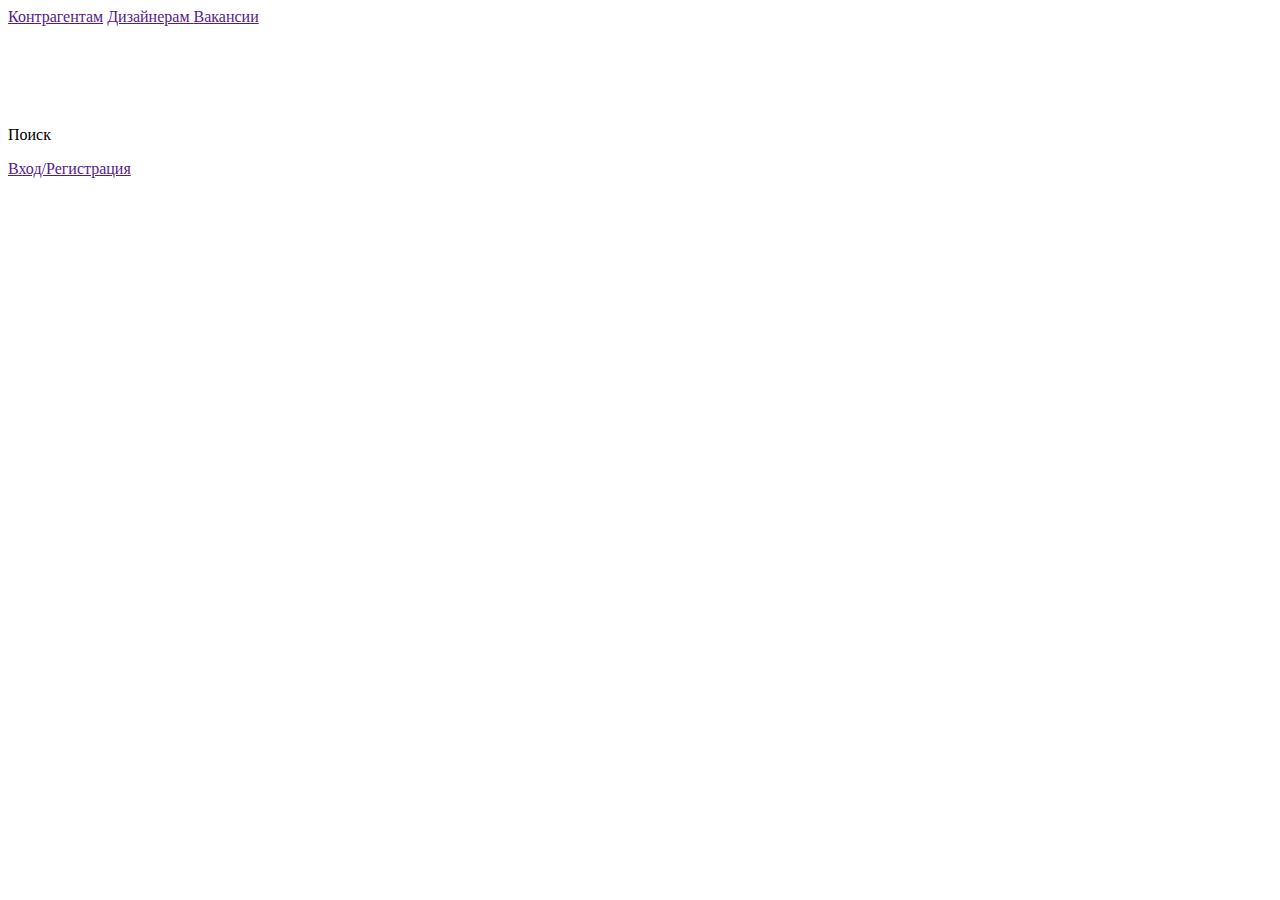
==== catalog.html @ 95006bb7 "adaptive" ====
<!DOCTYPE html>
<html lang="en">
<head>
    <meta charset="UTF-8">
    <meta http-equiv="X-UA-Compatible" content="IE=edge">
    <meta name="viewport" content="width=device-width, initial-scale=1.0">
    <title>JEWELRY CATALOG</title>
</head>
<body>
    <div class="firstPage">
        <div class="firstPageHeader">
            <div class="firstPageHeaderLeft">
              <a href="">Контрагентам</a>
              <a href="">Дизайнерам </a>
              <a href="">Вакансии </a>
            </div>
            <img
              src="./images/firstPage/headerlogo.png"
              class="firstPageHeaderLogo"
              alt="HeaderLogo"
            />
            <div class="firstPageHeaderRight">
              <div>
                <img src="./images/firstPage/headerSearch.png" alt="Search" />
                <p>Поиск</p>
              </div>
              <div>
                <a href="">Вход/Регистрация</a>
              </div>
              <div>
                <svg
                  xmlns="http://www.w3.org/2000/svg"
                  width="20"
                  height="20"
                  viewBox="0 0 24 24"
                  fill="white"
                >
                  <path
                    d="M12 4C13.0609 4 14.0783 4.42143 14.8284 5.17157C15.5786 5.92172 16 6.93913 16 8C16 9.06087 15.5786 10.0783 14.8284 10.8284C14.0783 11.5786 13.0609 12 12 12C10.9391 12 9.92172 11.5786 9.17157 10.8284C8.42143 10.0783 8 9.06087 8 8C8 6.93913 8.42143 5.92172 9.17157 5.17157C9.92172 4.42143 10.9391 4 12 4ZM12 14C16.42 14 20 15.79 20 18V20H4V18C4 15.79 7.58 14 12 14Z"
                    
                  />
                </svg>
                <svg
                  xmlns="http://www.w3.org/2000/svg"
                  width="18"
                  height="18"
                  viewBox="0 0 17 15"
                  fill="white"
                >
                  <path
                    d="M8.97342 2.59641C6.21857 -1.65888 0.642853 0.659263 0.642853 5.29469C0.642853 8.77555 8.28685 14.2205 8.97342 14.9285C9.66471 14.2205 16.9286 8.77555 16.9286 5.29469C16.9286 0.694406 11.7334 -1.65888 8.97342 2.59641Z"
                    
                  />
                </svg>
              </div>
            </div>
        </div>
    </div>
</body>
</html>
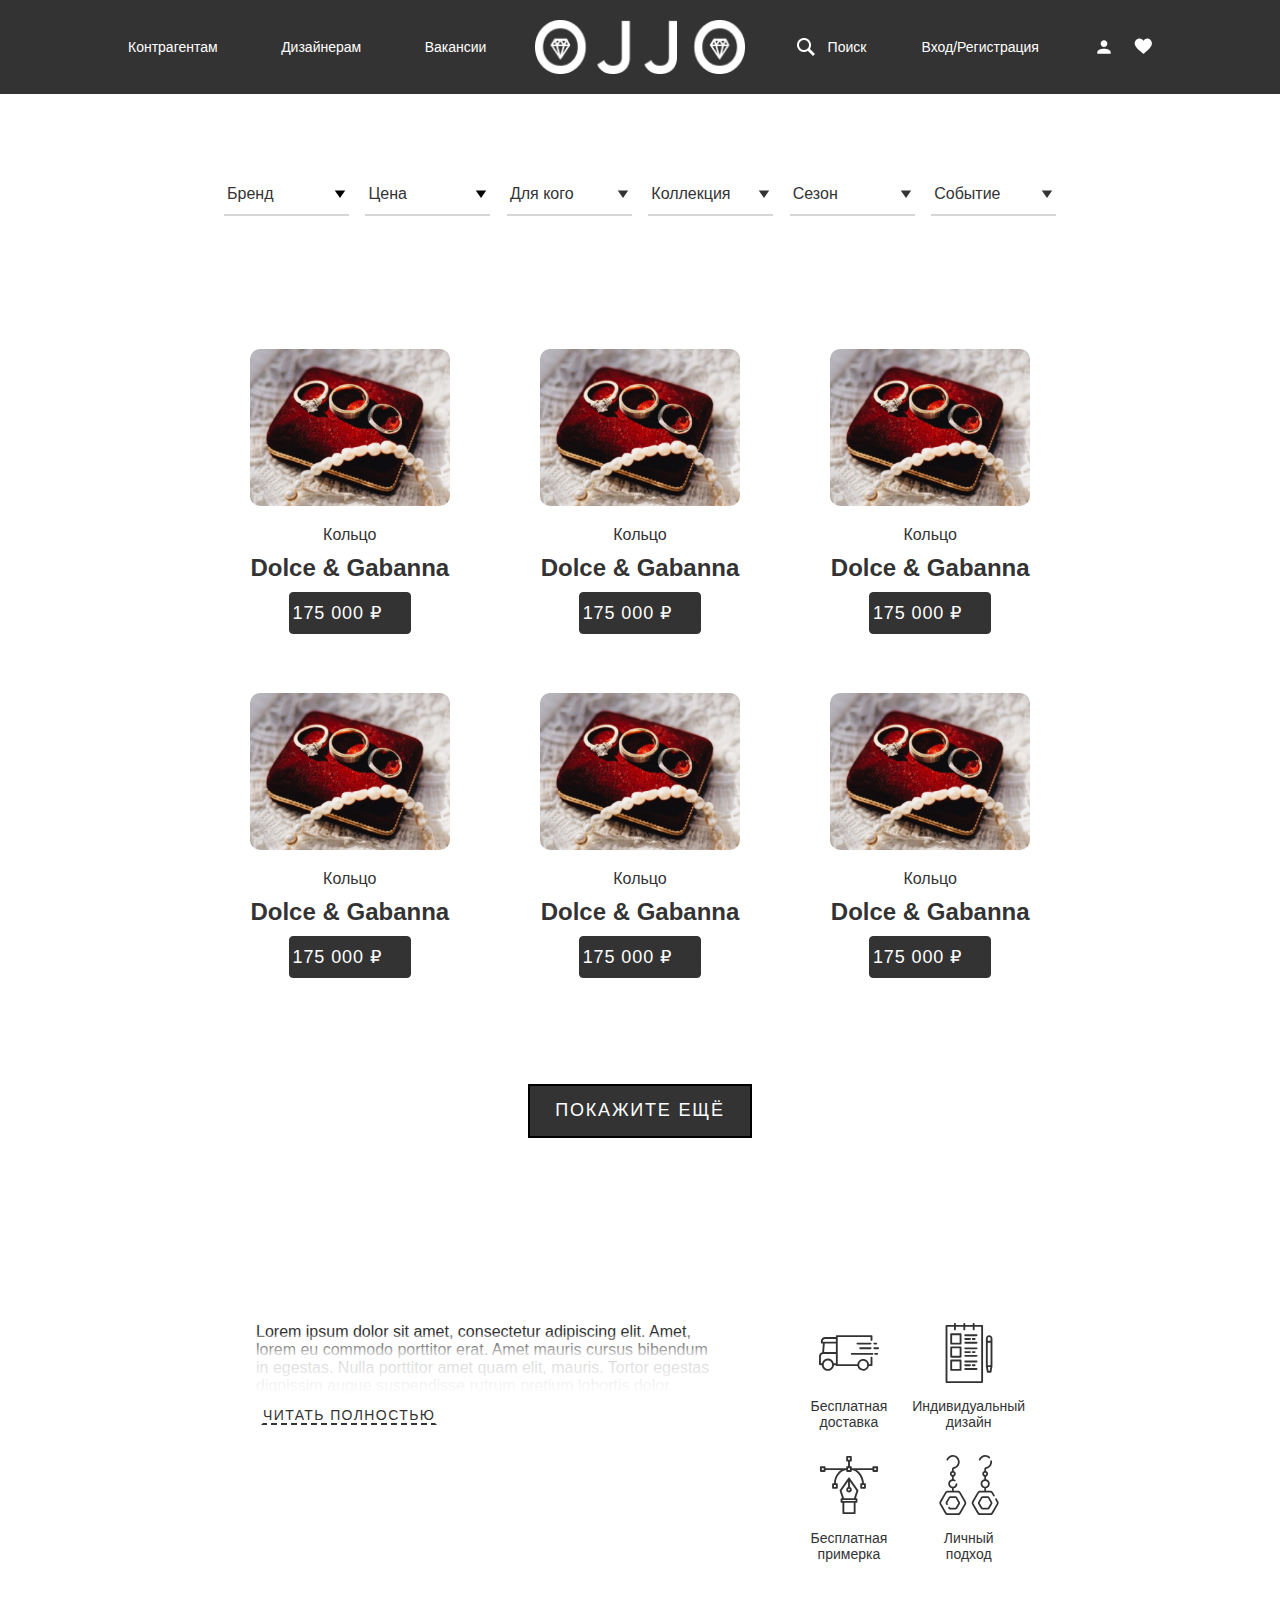
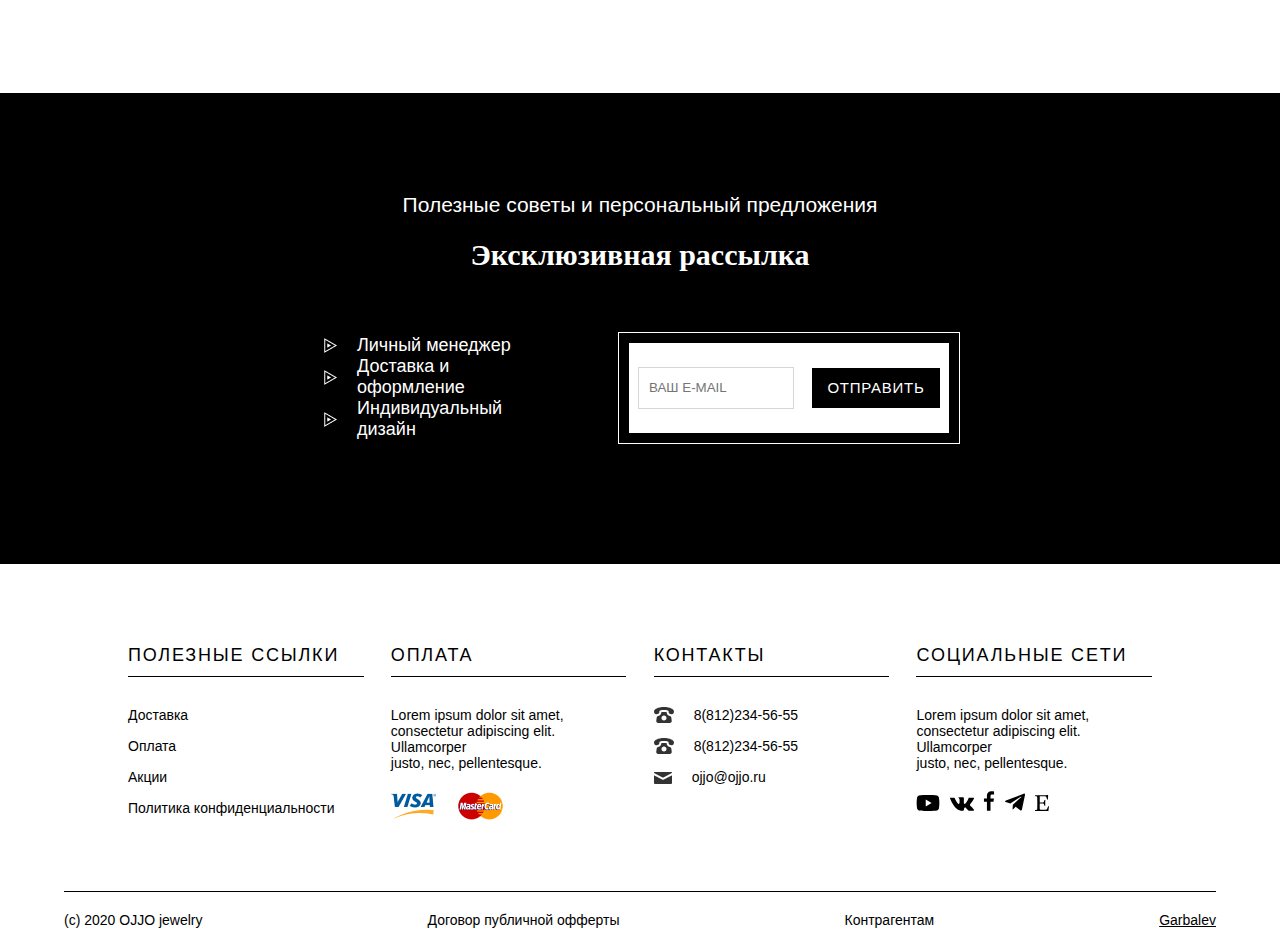
==== commit 5ce36fe4: "catalogPage" ====
--- a/catalog.html
+++ b/catalog.html
@@ -1,60 +1,537 @@
 <!DOCTYPE html>
 <html lang="en">
-<head>
-    <meta charset="UTF-8">
-    <meta http-equiv="X-UA-Compatible" content="IE=edge">
-    <meta name="viewport" content="width=device-width, initial-scale=1.0">
-    <title>JEWELRY CATALOG</title>
-</head>
-<body>
+  <head>
+    <meta charset="UTF-8" />
+    <meta http-equiv="X-UA-Compatible" content="IE=edge" />
+    <meta name="viewport" content="width=device-width, initial-scale=1.0" />
+    <title>Jewelry Catalog</title>
+    <link rel="stylesheet" href="./catalog.css" />
+  </head>
+  <body>
+    <header>
+      <div class="headerContent">
+        <div class="headerContentLeft">
+          <a>Контрагентам</a>
+          <a>Дизайнерам </a>
+          <a>Вакансии </a>
+        </div>
+        <a href="./index.html" class="headerContentLogo">
+          <img src="./images/firstPage/headerlogo.png" alt="HeaderLogo" />
+        </a>
+        <div class="headerContentRight">
+          <div>
+            <img src="images/firstPage/headerSearch.png" alt="Search" />
+            <p>Поиск</p>
+          </div>
+          <div>
+            <a>Вход/Регистрация</a>
+          </div>
+          <div>
+            <svg
+              xmlns="http://www.w3.org/2000/svg"
+              width="20"
+              height="20"
+              viewBox="0 0 24 24"
+              fill="white"
+            >
+              <path
+                d="M12 4C13.0609 4 14.0783 4.42143 14.8284 5.17157C15.5786 5.92172 16 6.93913 16 8C16 9.06087 15.5786 10.0783 14.8284 10.8284C14.0783 11.5786 13.0609 12 12 12C10.9391 12 9.92172 11.5786 9.17157 10.8284C8.42143 10.0783 8 9.06087 8 8C8 6.93913 8.42143 5.92172 9.17157 5.17157C9.92172 4.42143 10.9391 4 12 4ZM12 14C16.42 14 20 15.79 20 18V20H4V18C4 15.79 7.58 14 12 14Z"
+              />
+            </svg>
+            <svg
+              xmlns="http://www.w3.org/2000/svg"
+              width="18"
+              height="18"
+              viewBox="0 0 17 15"
+              fill="white"
+            >
+              <path
+                d="M8.97342 2.59641C6.21857 -1.65888 0.642853 0.659263 0.642853 5.29469C0.642853 8.77555 8.28685 14.2205 8.97342 14.9285C9.66471 14.2205 16.9286 8.77555 16.9286 5.29469C16.9286 0.694406 11.7334 -1.65888 8.97342 2.59641Z"
+              />
+            </svg>
+          </div>
+        </div>
+        <div class="menuButton">
+          <div></div>
+          <div></div>
+          <div></div>
+        </div>
+        <div class="menuButtonBlink"></div>
+      </div>
+    </header>
     <div class="firstPage">
-        <div class="firstPageHeader">
-            <div class="firstPageHeaderLeft">
-              <a href="">Контрагентам</a>
-              <a href="">Дизайнерам </a>
-              <a href="">Вакансии </a>
-            </div>
-            <img
-              src="./images/firstPage/headerlogo.png"
-              class="firstPageHeaderLogo"
-              alt="HeaderLogo"
-            />
-            <div class="firstPageHeaderRight">
-              <div>
-                <img src="./images/firstPage/headerSearch.png" alt="Search" />
-                <p>Поиск</p>
-              </div>
-              <div>
-                <a href="">Вход/Регистрация</a>
-              </div>
-              <div>
-                <svg
-                  xmlns="http://www.w3.org/2000/svg"
-                  width="20"
-                  height="20"
-                  viewBox="0 0 24 24"
-                  fill="white"
-                >
-                  <path
-                    d="M12 4C13.0609 4 14.0783 4.42143 14.8284 5.17157C15.5786 5.92172 16 6.93913 16 8C16 9.06087 15.5786 10.0783 14.8284 10.8284C14.0783 11.5786 13.0609 12 12 12C10.9391 12 9.92172 11.5786 9.17157 10.8284C8.42143 10.0783 8 9.06087 8 8C8 6.93913 8.42143 5.92172 9.17157 5.17157C9.92172 4.42143 10.9391 4 12 4ZM12 14C16.42 14 20 15.79 20 18V20H4V18C4 15.79 7.58 14 12 14Z"
-                    
-                  />
-                </svg>
-                <svg
-                  xmlns="http://www.w3.org/2000/svg"
-                  width="18"
-                  height="18"
-                  viewBox="0 0 17 15"
-                  fill="white"
-                >
-                  <path
-                    d="M8.97342 2.59641C6.21857 -1.65888 0.642853 0.659263 0.642853 5.29469C0.642853 8.77555 8.28685 14.2205 8.97342 14.9285C9.66471 14.2205 16.9286 8.77555 16.9286 5.29469C16.9286 0.694406 11.7334 -1.65888 8.97342 2.59641Z"
-                    
-                  />
-                </svg>
-              </div>
-            </div>
-        </div>
+      <div class="firstPageMenu">
+        <div class="firstPageMenuBlock">
+          <div class="brand">
+            <p data-name="Бренд">Бренд</p>
+            <svg
+              xmlns="http://www.w3.org/2000/svg"
+              width="12"
+              height="8"
+              viewBox="0 0 12 8"
+            >
+              <path d="M6 8L0.803848 0.5L11.1962 0.499999L6 8Z" />
+            </svg>
+          </div>
+          <div class="brandDown">
+            <p>-</p>
+            <p>Dior</p>
+            <p>Prada</p>
+          </div>
+        </div>
+        <div class="firstPageMenuBlock">
+          <div class="price">
+            <p data-name="Цена">Цена</p>
+            <svg
+              xmlns="http://www.w3.org/2000/svg"
+              width="12"
+              height="8"
+              viewBox="0 0 12 8"
+            >
+              <path d="M6 8L0.803848 0.5L11.1962 0.499999L6 8Z" />
+            </svg>
+          </div>
+          <div class="priceDown">
+            <p>-</p>
+            <p>100$+</p>
+            <p>200$+</p>
+            <p>500$+</p>
+          </div>
+        </div>
+        <div class="firstPageMenuBlock">
+          <div class="sex">
+            <p data-name="Для кого">Для кого</p>
+            <svg
+              xmlns="http://www.w3.org/2000/svg"
+              width="12"
+              height="8"
+              viewBox="0 0 12 8"
+              fill="#333333"
+            >
+              <path d="M6 8L0.803848 0.5L11.1962 0.499999L6 8Z" />
+            </svg>
+          </div>
+          <div class="sexDown">
+            <p>-</p>
+            <p>Male</p>
+            <p>Female</p>
+          </div>
+        </div>
+        <div class="firstPageMenuBlock">
+          <div class="collection">
+            <p data-name="Коллекция">Коллекция</p>
+            <svg
+              xmlns="http://www.w3.org/2000/svg"
+              width="12"
+              height="8"
+              viewBox="0 0 12 8"
+              fill="#333333"
+            >
+              <path d="M6 8L0.803848 0.5L11.1962 0.499999L6 8Z" />
+            </svg>
+          </div>
+          <div class="collectionDown">
+            <p>-</p>
+            <p>New</p>
+            <p>Old</p>
+          </div>
+        </div>
+        <div class="firstPageMenuBlock">
+          <div class="season">
+            <p data-name="Сезон">Сезон</p>
+            <svg
+              xmlns="http://www.w3.org/2000/svg"
+              width="12"
+              height="8"
+              viewBox="0 0 12 8"
+              fill="#333333"
+            >
+              <path d="M6 8L0.803848 0.5L11.1962 0.499999L6 8Z" />
+            </svg>
+          </div>
+          <div class="seasonDown">
+            <p>-</p>
+            <p>Winter</p>
+            <p>Autumn</p>
+          </div>
+        </div>
+        <div class="firstPageMenuBlock">
+          <div class="occasion">
+            <p data-name="Событие">Событие</p>
+            <svg
+              xmlns="http://www.w3.org/2000/svg"
+              width="12"
+              height="8"
+              viewBox="0 0 12 8"
+              fill="#333333"
+            >
+              <path d="M6 8L0.803848 0.5L11.1962 0.499999L6 8Z" />
+            </svg>
+          </div>
+          <div class="occasionDown">
+            <p>-</p>
+            <p>Wedding</p>
+            <p>Birthday</p>
+            <p>Christmas</p>
+          </div>
+        </div>
+      </div>
+      <div class="firstPageCatalog"></div>
+      <h2>Покажите ещё</h2>
+      <div class="firstPageRemove">Скрыть</div>
     </div>
-</body>
-</html>+    <div class="secondPage">
+      <div class="secondPageBlock1">
+        <p class="halfBlur">
+          Lorem ipsum dolor sit amet, consectetur adipiscing elit. Amet, lorem
+          eu commodo porttitor erat. Amet mauris cursus bibendum in egestas.
+          Nulla porttitor amet quam elit, mauris. Tortor egestas dignissim augue
+          suspendisse rutrum pretium lobortis dolor.
+          <span id="more">
+            Commodo sagittis at amet faucibus faucibus id. Bibendum placerat
+            convallis gravida eu quisque et augue. Sed dignissim amet ut vitae
+            at ornare sed. Commodo sagittis at amet faucibus faucibus id.
+            Bibendum placerat convallis gravida eu quisque et augue. Sed
+            dignissim amet ut vitae at ornare sed.
+          </span>
+        </p>
+        <h1 id="readMore">читать полностью</h1>
+      </div>
+      <div class="secondPageBlock2">
+        <div>
+          <svg
+            xmlns="http://www.w3.org/2000/svg"
+            width="70"
+            height="70"
+            viewBox="0 0 70 70"
+            fill="#333333"
+          >
+            <path
+              d="M61.25 39.3464C60.646 39.3464 60.1562 39.8362 60.1562 40.4402V48.1041H58.4161C57.9872 44.3105 54.5643 41.583 50.7709 42.0118C47.5681 42.3738 45.0408 44.9013 44.6786 48.1041H21.875V16.3853H60.1562V19.8252C60.1562 20.4292 60.646 20.9189 61.25 20.9189C61.854 20.9189 62.3438 20.4292 62.3438 19.8252V15.2916C62.3438 14.6876 61.854 14.1978 61.25 14.1978H20.7812C20.1772 14.1978 19.6875 14.6876 19.6875 15.2916V16.3853H7.16187C4.41615 16.3889 2.19105 18.6138 2.1875 21.3597V22.9478C2.1875 23.5519 2.67723 24.0416 3.28125 24.0416H4.55328L3.71875 34.0658C1.53467 34.6343 0.00765625 36.6028 0 38.8597V48.1041C0 48.7081 0.489727 49.1978 1.09375 49.1978H3.30859C3.60842 53.1091 7.02229 56.0368 10.9335 55.737C14.4281 55.4691 17.2047 52.6924 17.4727 49.1978C17.4825 49.1978 17.4902 49.2033 17.5 49.2033H19.6875C19.6875 49.8073 20.1772 50.2971 20.7812 50.2971H44.7781C45.5573 54.0356 49.2197 56.4346 52.9583 55.6555C55.6512 55.0942 57.7553 52.99 58.3166 50.2971H61.25C61.854 50.2971 62.3438 49.8073 62.3438 49.2033V40.4402C62.3438 39.836 61.854 39.3464 61.25 39.3464ZM10.3906 53.5728C7.67238 53.5728 5.46875 51.3692 5.46875 48.651C5.46875 45.9327 7.67238 43.7291 10.3906 43.7291C13.1089 43.7291 15.3125 45.9327 15.3125 48.651C15.3095 51.368 13.1076 53.5698 10.3906 53.5728ZM19.6875 47.0103H17.5C17.4359 47.017 17.3724 47.0298 17.3108 47.0486C16.4311 43.2269 12.62 40.842 8.7984 41.7216C6.16328 42.3281 4.10143 44.3786 3.48031 47.0103H2.1875V38.8597C2.18928 37.3214 3.43602 36.0746 4.97437 36.0728H19.6875V47.0103ZM19.6875 33.8853H5.92812L6.74844 24.0416H19.6875V33.8853ZM19.6875 21.8541H4.375V21.3597C4.37678 19.8213 5.62352 18.5746 7.16187 18.5728H19.6875V21.8541ZM56.2673 49.1541C56.1267 51.6563 54.0545 53.6121 51.5484 53.6078H51.5473C49.2525 53.6028 47.2931 51.95 46.9011 49.6889C47.0928 49.354 47.0709 48.9378 46.8453 48.6247C46.9915 46.023 49.2192 44.0322 51.8211 44.1783C54.4228 44.3245 56.4136 46.5522 56.2673 49.1541Z"
+            />
+            <path
+              d="M60.1562 22.9478H44.8438C44.2397 22.9478 43.75 23.4376 43.75 24.0416C43.75 24.6456 44.2397 25.1353 44.8438 25.1353H60.1562C60.7603 25.1353 61.25 24.6456 61.25 24.0416C61.25 23.4376 60.7603 22.9478 60.1562 22.9478Z"
+            />
+            <path
+              d="M62.3438 34.9791H38.2812C37.6772 34.9791 37.1875 35.4688 37.1875 36.0728C37.1875 36.6769 37.6772 37.1666 38.2812 37.1666H62.3438C62.9478 37.1666 63.4375 36.6769 63.4375 36.0728C63.4375 35.4688 62.9478 34.9791 62.3438 34.9791Z"
+            />
+            <path
+              d="M60.1562 28.4166H48.125C47.521 28.4166 47.0312 28.9063 47.0312 29.5103C47.0312 30.1144 47.521 30.6041 48.125 30.6041H60.1562C60.7603 30.6041 61.25 30.1144 61.25 29.5103C61.25 28.9063 60.7603 28.4166 60.1562 28.4166Z"
+            />
+            <path
+              d="M64.5312 25.1353H66.7188C67.3228 25.1353 67.8125 24.6456 67.8125 24.0416C67.8125 23.4376 67.3228 22.9478 66.7188 22.9478H64.5312C63.9272 22.9478 63.4375 23.4376 63.4375 24.0416C63.4375 24.6456 63.9272 25.1353 64.5312 25.1353Z"
+            />
+            <path
+              d="M67.8125 34.9791H65.625C65.021 34.9791 64.5312 35.4688 64.5312 36.0728C64.5312 36.6769 65.021 37.1666 65.625 37.1666H67.8125C68.4165 37.1666 68.9062 36.6769 68.9062 36.0728C68.9062 35.4688 68.4165 34.9791 67.8125 34.9791Z"
+            />
+            <path
+              d="M68.9062 28.4166H64.5312C63.9272 28.4166 63.4375 28.9063 63.4375 29.5103C63.4375 30.1144 63.9272 30.6041 64.5312 30.6041H68.9062C69.5103 30.6041 70 30.1144 70 29.5103C70 28.9063 69.5103 28.4166 68.9062 28.4166Z"
+            />
+          </svg>
+          <p>
+            Бесплатная <br />
+            доставка
+          </p>
+        </div>
+        <div>
+          <svg
+            xmlns="http://www.w3.org/2000/svg"
+            width="70"
+            height="70"
+            viewBox="0 0 70 70"
+            fill="#333333"
+          >
+            <path
+              d="M50.3125 2.1875H41.5625V1.09375C41.5625 0.489727 41.0728 0 40.4688 0C39.8647 0 39.375 0.489727 39.375 1.09375V2.1875H30.625V1.09375C30.625 0.489727 30.1353 0 29.5312 0C28.9272 0 28.4375 0.489727 28.4375 1.09375V2.1875H19.6875V1.09375C19.6875 0.489727 19.1978 0 18.5938 0C17.9897 0 17.5 0.489727 17.5 1.09375V2.1875H8.75C8.14598 2.1875 7.65625 2.67723 7.65625 3.28125V68.9062C7.65625 69.5103 8.14598 70 8.75 70H50.3125C50.9165 70 51.4062 69.5103 51.4062 68.9062V3.28125C51.4062 2.67723 50.9165 2.1875 50.3125 2.1875ZM49.2188 67.8125H9.84375V4.375H17.5V7.65625C17.5 8.26027 17.9897 8.75 18.5938 8.75C19.1978 8.75 19.6875 8.26027 19.6875 7.65625V4.375H28.4375V7.65625C28.4375 8.26027 28.9272 8.75 29.5312 8.75C30.1353 8.75 30.625 8.26027 30.625 7.65625V4.375H39.375V7.65625C39.375 8.26027 39.8647 8.75 40.4688 8.75C41.0728 8.75 41.5625 8.26027 41.5625 7.65625V4.375H49.2188V67.8125Z"
+            />
+            <path
+              d="M25.1562 12.0312H14.2188C13.6147 12.0312 13.125 12.521 13.125 13.125V24.0625C13.125 24.6665 13.6147 25.1562 14.2188 25.1562H25.1562C25.7603 25.1562 26.25 24.6665 26.25 24.0625V13.125C26.25 12.521 25.7603 12.0312 25.1562 12.0312ZM24.0625 22.9688H15.3125V14.2188H24.0625V22.9688Z"
+            />
+            <path
+              d="M25.1562 27.3438H14.2188C13.6147 27.3438 13.125 27.8335 13.125 28.4375V39.375C13.125 39.979 13.6147 40.4688 14.2188 40.4688H25.1562C25.7603 40.4688 26.25 39.979 26.25 39.375V28.4375C26.25 27.8335 25.7603 27.3438 25.1562 27.3438ZM24.0625 38.2812H15.3125V29.5312H24.0625V38.2812Z"
+            />
+            <path
+              d="M25.1562 42.6562H14.2188C13.6147 42.6562 13.125 43.146 13.125 43.75V54.6875C13.125 55.2915 13.6147 55.7812 14.2188 55.7812H25.1562C25.7603 55.7812 26.25 55.2915 26.25 54.6875V43.75C26.25 43.146 25.7603 42.6562 25.1562 42.6562ZM24.0625 53.5938H15.3125V44.8438H24.0625V53.5938Z"
+            />
+            <path
+              d="M29.5312 14.2188C29.5312 14.8228 30.021 15.3125 30.625 15.3125H43.75C44.354 15.3125 44.8438 14.8228 44.8438 14.2188C44.8438 13.6147 44.354 13.125 43.75 13.125H30.625C30.021 13.125 29.5312 13.6147 29.5312 14.2188Z"
+            />
+            <path
+              d="M43.75 21.875H30.625C30.021 21.875 29.5312 22.3647 29.5312 22.9688C29.5312 23.5728 30.021 24.0625 30.625 24.0625H43.75C44.354 24.0625 44.8438 23.5728 44.8438 22.9688C44.8438 22.3647 44.354 21.875 43.75 21.875Z"
+            />
+            <path
+              d="M30.625 19.6875H36.0938C36.6978 19.6875 37.1875 19.1978 37.1875 18.5938C37.1875 17.9897 36.6978 17.5 36.0938 17.5H30.625C30.021 17.5 29.5312 17.9897 29.5312 18.5938C29.5312 19.1978 30.021 19.6875 30.625 19.6875Z"
+            />
+            <path
+              d="M41.5625 19.6875C42.1665 19.6875 42.6562 19.1978 42.6562 18.5938C42.6562 17.9897 42.1665 17.5 41.5625 17.5H39.375C38.771 17.5 38.2812 17.9897 38.2812 18.5938C38.2812 19.1978 38.771 19.6875 39.375 19.6875H41.5625Z"
+            />
+            <path
+              d="M43.75 28.4375H30.625C30.021 28.4375 29.5312 28.9272 29.5312 29.5312C29.5312 30.1353 30.021 30.625 30.625 30.625H43.75C44.354 30.625 44.8438 30.1353 44.8438 29.5312C44.8438 28.9272 44.354 28.4375 43.75 28.4375Z"
+            />
+            <path
+              d="M43.75 37.1875H30.625C30.021 37.1875 29.5312 37.6772 29.5312 38.2812C29.5312 38.8853 30.021 39.375 30.625 39.375H43.75C44.354 39.375 44.8438 38.8853 44.8438 38.2812C44.8438 37.6772 44.354 37.1875 43.75 37.1875Z"
+            />
+            <path
+              d="M30.625 35H36.0938C36.6978 35 37.1875 34.5103 37.1875 33.9062C37.1875 33.3022 36.6978 32.8125 36.0938 32.8125H30.625C30.021 32.8125 29.5312 33.3022 29.5312 33.9062C29.5312 34.5103 30.021 35 30.625 35Z"
+            />
+            <path
+              d="M41.5625 35C42.1665 35 42.6562 34.5103 42.6562 33.9062C42.6562 33.3022 42.1665 32.8125 41.5625 32.8125H39.375C38.771 32.8125 38.2812 33.3022 38.2812 33.9062C38.2812 34.5103 38.771 35 39.375 35H41.5625Z"
+            />
+            <path
+              d="M43.75 43.75H30.625C30.021 43.75 29.5312 44.2397 29.5312 44.8438C29.5312 45.4478 30.021 45.9375 30.625 45.9375H43.75C44.354 45.9375 44.8438 45.4478 44.8438 44.8438C44.8438 44.2397 44.354 43.75 43.75 43.75Z"
+            />
+            <path
+              d="M43.75 52.5H30.625C30.021 52.5 29.5312 52.9897 29.5312 53.5938C29.5312 54.1978 30.021 54.6875 30.625 54.6875H43.75C44.354 54.6875 44.8438 54.1978 44.8438 53.5938C44.8438 52.9897 44.354 52.5 43.75 52.5Z"
+            />
+            <path
+              d="M30.625 50.3125H36.0938C36.6978 50.3125 37.1875 49.8228 37.1875 49.2188C37.1875 48.6147 36.6978 48.125 36.0938 48.125H30.625C30.021 48.125 29.5312 48.6147 29.5312 49.2188C29.5312 49.8228 30.021 50.3125 30.625 50.3125Z"
+            />
+            <path
+              d="M41.5625 50.3125C42.1665 50.3125 42.6562 49.8228 42.6562 49.2188C42.6562 48.6147 42.1665 48.125 41.5625 48.125H39.375C38.771 48.125 38.2812 48.6147 38.2812 49.2188C38.2812 49.8228 38.771 50.3125 39.375 50.3125H41.5625Z"
+            />
+            <path
+              d="M58.5156 14.2188C56.4014 14.2188 54.6875 15.9327 54.6875 18.0469V50.3125C54.6924 50.3445 54.699 50.3764 54.7072 50.4077C54.7055 50.4357 54.7055 50.4638 54.7072 50.4919L55.8009 57.0544C55.8883 57.5802 56.3421 57.9664 56.875 57.9688H60.1562C60.691 57.9685 61.1471 57.5818 61.2347 57.0544L62.3284 50.4919C62.3301 50.4638 62.3301 50.4357 62.3284 50.4077C62.3351 50.3762 62.3403 50.3445 62.3438 50.3125V18.0469C62.3438 15.9327 60.6298 14.2188 58.5156 14.2188ZM59.2298 55.7812H57.8014L57.073 51.4062H59.9583L59.2298 55.7812ZM60.1562 49.2188H56.875V22.9688H60.1562V49.2188ZM60.1562 20.7812H56.875V18.0469C56.875 17.1408 57.6096 16.4062 58.5156 16.4062C59.4217 16.4062 60.1562 17.1408 60.1562 18.0469V20.7812Z"
+            />
+          </svg>
+          <p>
+            Индивидуальный <br />
+            дизайн
+          </p>
+        </div>
+        <div>
+          <svg
+            xmlns="http://www.w3.org/2000/svg"
+            width="70"
+            height="70"
+            viewBox="0 0 70 70"
+            fill="#333333"
+          >
+            <path
+              d="M45.7436 40.9404L35.8998 26.7217C35.7992 26.5762 35.6648 26.4572 35.5081 26.3751C35.3514 26.2929 35.1771 26.25 35.0002 26.25C34.8233 26.25 34.649 26.2929 34.4923 26.3751C34.3356 26.4572 34.2012 26.5762 34.1006 26.7217L24.2568 40.9404C24.1602 41.08 24.0974 41.2401 24.0734 41.4081C24.0495 41.5761 24.065 41.7474 24.1188 41.9084L26.9201 50.3125H26.2502C25.9601 50.3125 25.6819 50.4277 25.4768 50.6329C25.2717 50.838 25.1564 51.1162 25.1564 51.4063V54.6875C25.1564 54.9776 25.2717 55.2558 25.4768 55.4609C25.6819 55.666 25.9601 55.7813 26.2502 55.7813H27.3439V67.8125C27.3439 68.1026 27.4592 68.3808 27.6643 68.5859C27.8694 68.791 28.1476 68.9063 28.4377 68.9063H41.5627C41.8528 68.9063 42.131 68.791 42.3361 68.5859C42.5412 68.3808 42.6564 68.1026 42.6564 67.8125V55.7813H43.7502C44.0403 55.7813 44.3185 55.666 44.5236 55.4609C44.7287 55.2558 44.8439 54.9776 44.8439 54.6875V51.4063C44.8439 51.1162 44.7287 50.838 44.5236 50.6329C44.3185 50.4277 44.0403 50.3125 43.7502 50.3125H43.0803L45.8816 41.9084C45.9354 41.7474 45.9509 41.5761 45.9269 41.4081C45.903 41.2401 45.8402 41.08 45.7436 40.9404ZM35.0002 39.375C35.2165 39.375 35.428 39.4392 35.6078 39.5593C35.7877 39.6795 35.9279 39.8503 36.0107 40.0502C36.0935 40.2501 36.1151 40.47 36.0729 40.6821C36.0307 40.8943 35.9266 41.0892 35.7736 41.2422C35.6206 41.3951 35.4257 41.4993 35.2136 41.5415C35.0014 41.5837 34.7815 41.562 34.5816 41.4793C34.3818 41.3965 34.211 41.2563 34.0908 41.0764C33.9706 40.8966 33.9064 40.6851 33.9064 40.4688C33.9068 40.1788 34.0222 39.9008 34.2272 39.6958C34.4323 39.4908 34.7102 39.3754 35.0002 39.375ZM40.4689 66.7188H29.5314V55.7813H40.4689V66.7188ZM42.6564 53.5938H27.3439V52.5H42.6564V53.5938ZM40.7738 50.3125H29.2266L26.3664 41.7361L33.9064 30.8451V37.1875C33.907 37.2489 33.9125 37.3102 33.9229 37.3707C33.1903 37.6253 32.5717 38.1312 32.1766 38.7986C31.7815 39.4659 31.6356 40.2517 31.7647 41.0164C31.8939 41.7811 32.2897 42.4753 32.8819 42.976C33.4742 43.4766 34.2247 43.7513 35.0002 43.7513C35.7757 43.7513 36.5262 43.4766 37.1185 42.976C37.7107 42.4753 38.1065 41.7811 38.2357 41.0164C38.3648 40.2517 38.2189 39.4659 37.8238 38.7986C37.4287 38.1312 36.8101 37.6253 36.0775 37.3707C36.0879 37.3102 36.0934 37.2489 36.0939 37.1875V30.8451L43.634 41.7361L40.7738 50.3125Z"
+            />
+            <path
+              d="M67.8125 13.125H63.4375C63.1474 13.125 62.8692 13.2402 62.6641 13.4454C62.459 13.6505 62.3438 13.9287 62.3438 14.2188V15.3221C62.2984 15.3161 62.2528 15.3129 62.207 15.3125H38.2812V14.2188C38.2812 13.9287 38.166 13.6505 37.9609 13.4454C37.7558 13.2402 37.4776 13.125 37.1875 13.125H36.0938V7.65625H37.1875C37.4776 7.65625 37.7558 7.54102 37.9609 7.3359C38.166 7.13078 38.2812 6.85258 38.2812 6.5625V2.1875C38.2812 1.89742 38.166 1.61922 37.9609 1.4141C37.7558 1.20898 37.4776 1.09375 37.1875 1.09375H32.8125C32.5224 1.09375 32.2442 1.20898 32.0391 1.4141C31.834 1.61922 31.7188 1.89742 31.7188 2.1875V6.5625C31.7188 6.85258 31.834 7.13078 32.0391 7.3359C32.2442 7.54102 32.5224 7.65625 32.8125 7.65625H33.9062V13.125H32.8125C32.5224 13.125 32.2442 13.2402 32.0391 13.4454C31.834 13.6505 31.7188 13.9287 31.7188 14.2188V15.3125H7.65625V14.2188C7.65625 13.9287 7.54102 13.6505 7.3359 13.4454C7.13078 13.2402 6.85258 13.125 6.5625 13.125H2.1875C1.89742 13.125 1.61922 13.2402 1.4141 13.4454C1.20898 13.6505 1.09375 13.9287 1.09375 14.2188V18.5938C1.09375 18.8838 1.20898 19.162 1.4141 19.3671C1.61922 19.5723 1.89742 19.6875 2.1875 19.6875H6.5625C6.85258 19.6875 7.13078 19.5723 7.3359 19.3671C7.54102 19.162 7.65625 18.8838 7.65625 18.5938V17.5H25.7387C24.2951 18.455 23.0048 19.6236 21.9119 20.9658C19.1078 24.366 17.5 28.6836 17.5 32.8125H16.4062C16.1162 32.8125 15.838 32.9277 15.6329 33.1329C15.4277 33.338 15.3125 33.6162 15.3125 33.9062V38.2812C15.3125 38.5713 15.4277 38.8495 15.6329 39.0546C15.838 39.2598 16.1162 39.375 16.4062 39.375H20.7812C21.0713 39.375 21.3495 39.2598 21.5546 39.0546C21.7598 38.8495 21.875 38.5713 21.875 38.2812V33.9062C21.875 33.6162 21.7598 33.338 21.5546 33.1329C21.3495 32.9277 21.0713 32.8125 20.7812 32.8125H19.6875C19.6875 24.7023 25.9273 18.3053 31.7188 17.5711V18.5938C31.7188 18.8838 31.834 19.162 32.0391 19.3671C32.2442 19.5723 32.5224 19.6875 32.8125 19.6875H37.1875C37.4776 19.6875 37.7558 19.5723 37.9609 19.3671C38.166 19.162 38.2812 18.8838 38.2812 18.5938V17.567C41.2426 17.9184 44.085 19.693 46.3791 22.6529C48.6117 25.5309 50.0295 29.2578 50.2742 32.8125H49.2188C48.9287 32.8125 48.6505 32.9277 48.4454 33.1329C48.2402 33.338 48.125 33.6162 48.125 33.9062V38.2812C48.125 38.5713 48.2402 38.8495 48.4454 39.0546C48.6505 39.2598 48.9287 39.375 49.2188 39.375H53.5938C53.8838 39.375 54.162 39.2598 54.3671 39.0546C54.5723 38.8495 54.6875 38.5713 54.6875 38.2812V33.9062C54.6875 33.6162 54.5723 33.338 54.3671 33.1329C54.162 32.9277 53.8838 32.8125 53.5938 32.8125H52.4658C52.2266 28.7506 50.6693 24.6135 48.1086 21.3117C46.9824 19.8333 45.6252 18.5462 44.0891 17.5H62.207C62.2528 17.4996 62.2984 17.4964 62.3438 17.4904V18.5938C62.3438 18.8838 62.459 19.162 62.6641 19.3671C62.8692 19.5723 63.1474 19.6875 63.4375 19.6875H67.8125C68.1026 19.6875 68.3808 19.5723 68.5859 19.3671C68.791 19.162 68.9062 18.8838 68.9062 18.5938V14.2188C68.9062 13.9287 68.791 13.6505 68.5859 13.4454C68.3808 13.2402 68.1026 13.125 67.8125 13.125ZM5.46875 17.5H3.28125V15.3125H5.46875V17.5ZM19.6875 37.1875H17.5V35H19.6875V37.1875ZM33.9062 3.28125H36.0938V5.46875H33.9062V3.28125ZM36.0938 17.5H33.9062V15.3125H36.0938V17.5ZM50.3125 35H52.5V37.1875H50.3125V35ZM66.7188 17.5H64.5312V15.3125H66.7188V17.5Z"
+            />
+          </svg>
+          <p>
+            Бесплатная <br />
+            примерка
+          </p>
+        </div>
+        <div>
+          <svg
+            xmlns="http://www.w3.org/2000/svg"
+            width="70"
+            height="70"
+            viewBox="0 0 70 70"
+            fill="#333333"
+          >
+            <g clip-path="url(#clip0)">
+              <path
+                d="M25.364 43.713C24.6941 42.5552 23.4471 41.836 22.1097 41.836H17.1584V38.8657C19.493 38.4096 21.3283 36.4293 21.5172 33.9853C21.5608 33.4206 21.1384 32.9276 20.5739 32.8839C20.0056 32.8385 19.5161 33.2627 19.4725 33.8271C19.3387 35.5582 17.872 36.9141 16.133 36.9141C14.286 36.9141 12.7834 35.4115 12.7834 33.5645C12.7834 31.7174 14.286 30.2149 16.133 30.2149C16.7222 30.2149 17.301 30.3696 17.8072 30.6623C18.2974 30.9458 18.9247 30.7784 19.2081 30.2881C19.4917 29.798 19.3242 29.1707 18.8339 28.8872C18.3138 28.5864 17.7466 28.3765 17.1584 28.2631V25.2723C18.5437 24.8358 19.551 23.5393 19.551 22.0117C19.551 20.4819 18.5407 19.1836 17.1521 18.7489L17.1728 16.6178C17.1761 16.2761 17.4179 15.9876 17.7608 15.916C21.4519 15.1461 24.1311 11.8338 24.1311 8.04031C24.1311 3.68472 20.4823 0.00274902 16.1632 -0.00012207C16.1615 -0.00012207 16.1602 -0.00012207 16.1586 -0.00012207C13.0454 1.46484e-05 10.1461 1.97478 8.77196 5.03195C8.53981 5.54847 8.77032 6.1555 9.28684 6.38765C9.8035 6.61939 10.4103 6.38943 10.6425 5.87277C11.6864 3.55074 13.8512 2.0508 16.1586 2.0508H16.1619C19.02 2.05271 22.0803 4.45978 22.0803 8.04044C22.0803 10.8681 20.0876 13.336 17.342 13.9087C16.0479 14.1787 15.135 15.2845 15.1221 16.5981L15.1012 18.7535C13.7193 19.1919 12.7151 20.4866 12.7151 22.0117C12.7151 23.5393 13.7224 24.8358 15.1076 25.2723V28.2629C12.6187 28.7435 10.7326 30.9373 10.7326 33.5645C10.7326 36.1917 12.6187 38.3854 15.1076 38.866V41.836H10.1564C8.81899 41.836 7.57198 42.5552 6.90192 43.713L0.930044 54.0354C0.258345 55.1967 0.258345 56.6395 0.930044 57.8009L6.90206 68.1231C7.57198 69.2807 8.81899 70 10.1564 70H22.1097C23.4471 70 24.6941 69.2807 25.3641 68.123L31.336 57.8006C32.0077 56.6393 32.0077 55.1965 31.336 54.0351L25.364 43.713ZM16.133 20.6445C16.8869 20.6445 17.5002 21.2579 17.5002 22.0117C17.5002 22.7656 16.8869 23.3789 16.133 23.3789C15.3792 23.3789 14.7658 22.7656 14.7658 22.0117C14.7658 21.2579 15.3792 20.6445 16.133 20.6445ZM29.5607 56.7738L23.589 67.0961C23.2844 67.6223 22.7175 67.9492 22.1097 67.9492H10.1564C9.54852 67.9492 8.98155 67.6222 8.67721 67.0961L2.70534 56.774C2.40004 56.246 2.40004 55.5901 2.70534 55.0621L8.67708 44.7399C8.98169 44.2136 9.54852 43.8867 10.1564 43.8867H22.1097C22.7175 43.8867 23.2845 44.2138 23.5889 44.7399L29.5607 55.062C29.866 55.5901 29.866 56.2458 29.5607 56.7738Z"
+              />
+              <path
+                d="M21.2436 49.4465C20.8176 48.7087 20.0236 48.2502 19.1716 48.2502H13.0939C12.2419 48.2502 11.4479 48.7087 11.0219 49.4465L7.98309 54.7102C7.55707 55.4481 7.55707 56.3649 7.98309 57.1028L8.46338 57.9346C8.74666 58.4251 9.37379 58.5927 9.86406 58.3099C10.3545 58.0267 10.5225 57.3996 10.2394 56.9092L9.75906 56.0774C9.69822 55.972 9.69822 55.841 9.75906 55.7356L12.7979 50.4719C12.8587 50.3665 12.9721 50.301 13.0939 50.301H19.1715C19.2933 50.301 19.4066 50.3665 19.4675 50.4719L22.5063 55.7356C22.5671 55.841 22.5671 55.972 22.5063 56.0774L19.4675 61.3411C19.4066 61.4465 19.2933 61.512 19.1715 61.512H13.0939C12.8367 61.5342 12.7175 61.1811 12.6073 61.0109C12.324 60.5201 11.6969 60.3529 11.2066 60.6353C10.7161 60.9185 10.5481 61.5456 10.8311 62.036L11.0219 62.3665C11.4479 63.1043 12.2419 63.5627 13.0939 63.5627H19.1715C20.0235 63.5627 20.8174 63.1043 21.2434 62.3665L24.2823 57.1028C24.7083 56.3649 24.7083 55.4481 24.2823 54.7102L21.2436 49.4465Z"
+              />
+              <path
+                d="M69.0703 54.0352L67.3313 51.0296C67.0478 50.5393 66.4205 50.372 65.9302 50.6556C65.4401 50.9391 65.2725 51.5664 65.5562 52.0567L67.2951 55.0621C67.6004 55.5901 67.6004 56.246 67.2951 56.774L61.3234 67.0963C61.0188 67.6225 60.4519 67.9494 59.8441 67.9494H47.8907C47.2829 67.9494 46.7159 67.6224 46.4116 67.0963L40.4397 56.7741C40.1344 56.2461 40.1344 55.5903 40.4397 55.0623L46.4115 44.74C46.7161 44.2138 47.2829 43.8869 47.8907 43.8869H59.8441C60.4519 43.8869 61.0189 44.2139 61.3232 44.74L63.1832 47.9551C63.4668 48.4454 64.0941 48.6127 64.5842 48.3292C65.0744 48.0456 65.242 47.4183 64.9583 46.9281L63.0983 43.713C62.4285 42.5552 61.1815 41.836 59.8441 41.836H54.8928V38.866C57.3818 38.3855 59.2678 36.1917 59.2678 33.5645C59.2678 30.9373 57.3818 28.7435 54.8928 28.2629V25.2724C56.278 24.8358 57.2854 23.5393 57.2854 22.0117C57.2854 20.4819 56.275 19.1836 54.8865 18.749L54.9072 16.6178C54.9104 16.2761 55.1523 15.9876 55.4952 15.916C59.1863 15.1461 61.8655 11.8339 61.8655 8.04032C61.8655 7.73585 61.848 7.42933 61.8136 7.12936C61.7491 6.56677 61.2407 6.16208 60.6782 6.22729C60.1156 6.29183 59.7117 6.80001 59.7761 7.36274C59.8017 7.5856 59.8145 7.81364 59.8145 8.04032C59.8145 10.8679 57.8219 13.3359 55.0763 13.9086C53.7821 14.1786 52.8692 15.2844 52.8564 16.598L52.8355 18.7533C51.4536 19.1919 50.4494 20.4867 50.4494 22.0117C50.4494 23.5393 51.4568 24.8358 52.842 25.2724V28.2629C50.3531 28.7435 48.467 30.9373 48.467 33.5645C48.467 36.1917 50.3531 38.3855 52.842 38.866V41.836H47.8907C46.5534 41.836 45.3064 42.5552 44.6363 43.713L38.6644 54.0354C37.9927 55.1967 37.9927 56.6395 38.6644 57.8009L44.6364 68.1232C45.3062 69.2809 46.5534 70.0002 47.8907 70.0002H59.8441C61.1815 70.0002 62.4285 69.2809 63.0985 68.1232L69.0704 57.8008C69.742 56.6393 69.742 55.1967 69.0703 54.0352ZM53.8674 20.6446C54.6213 20.6446 55.2346 21.2579 55.2346 22.0117C55.2346 22.7656 54.6213 23.3789 53.8674 23.3789C53.1135 23.3789 52.5002 22.7656 52.5002 22.0117C52.5002 21.2579 53.1135 20.6446 53.8674 20.6446ZM50.5178 33.5645C50.5178 31.7174 52.0203 30.2149 53.8674 30.2149C55.7145 30.2149 57.217 31.7174 57.217 33.5645C57.217 35.4116 55.7145 36.9141 53.8674 36.9141C52.0203 36.9141 50.5178 35.4116 50.5178 33.5645Z"
+              />
+              <path
+                d="M47.0212 6.38764C47.5256 6.61787 48.1442 6.39461 48.3769 5.87275C49.4208 3.55072 51.5856 2.05078 53.8928 2.05078H53.8963C55.3613 2.05174 56.8443 2.66998 57.9651 3.74705C58.3737 4.13971 59.0228 4.12631 59.4149 3.71834C59.8073 3.30996 59.7944 2.66096 59.3862 2.26857C57.8874 0.828242 55.8869 0.00136719 53.8976 0C53.8958 0 53.8946 0 53.893 0C50.7798 0 47.8805 1.97477 46.5065 5.03193C46.2742 5.54846 46.5047 6.15535 47.0212 6.38764Z"
+              />
+              <path
+                d="M56.9058 48.2502H50.8283C49.9762 48.2502 49.1823 48.7087 48.7563 49.4465L45.7175 54.7102C45.2914 55.4481 45.2914 56.3649 45.7175 57.1028L48.7563 62.3665C49.1823 63.1043 49.9762 63.5627 50.8283 63.5627H56.9058C57.7579 63.5627 58.5518 63.1043 58.9778 62.3665L62.0167 57.1028C62.4427 56.3649 62.4427 55.4481 62.0167 54.7102L58.9778 49.4465C58.5518 48.7087 57.7579 48.2502 56.9058 48.2502ZM60.2405 56.0774L57.2017 61.3411C57.1409 61.4465 57.0275 61.512 56.9057 61.512H50.8281C50.7063 61.512 50.593 61.4465 50.5321 61.3411L47.4933 56.0774C47.4325 55.972 47.4325 55.841 47.4933 55.7356L50.5321 50.4719C50.593 50.3665 50.7063 50.301 50.8281 50.301H56.9057C57.0275 50.301 57.1409 50.3665 57.2017 50.4719L60.2405 55.7356C60.3014 55.8411 60.3014 55.972 60.2405 56.0774Z"
+              />
+            </g>
+            <defs>
+              <clipPath id="clip0">
+                <rect width="70" height="70" fill="white" />
+              </clipPath>
+            </defs>
+          </svg>
+          <p>
+            Личный <br />
+            подход
+          </p>
+        </div>
+      </div>
+    </div>
+    <div class="thirdPage">
+      <h3>Полезные советы и персональный предложения</h3>
+      <h1>Эксклюзивная рассылка</h1>
+      <div class="thirdPageBlocks">
+        <div class="thirdPageBlocksLeft">
+          <div>
+            <img src="./images/sixthPage/subscribe.png" alt="subscribe" />
+            <p>Личный менеджер</p>
+          </div>
+          <div>
+            <img src="./images/sixthPage/subscribe.png" alt="subscribe" />
+            <p>Доставка и оформление</p>
+          </div>
+          <div>
+            <img src="./images/sixthPage/subscribe.png" alt="subscribe" />
+            <p>Индивидуальный дизайн</p>
+          </div>
+        </div>
+        <div class="thirdPageBlocksRight">
+          <div>
+            <input type="email" placeholder="ВАШ E-MAIL" />
+            <a>ОТПРАВИТЬ</a>
+          </div>
+        </div>
+      </div>
+    </div>
+    <div class="forthPage">
+      <div class="forthPageLinks">
+        <h1>Полезные ссылки</h1>
+        <div>
+        <a>Доставка</a>
+        <a>Оплата </a>
+        <a>Акции</a>
+        <a>Политика конфиденциальности</a>
+        </div>
+      </div>
+      <div class="forthPagePayment">
+        <h1>оплата</h1>
+        <p>Lorem ipsum dolor sit amet, <br> consectetur adipiscing elit. Ullamcorper <br> justo, nec, pellentesque.</p>
+        <img src="./images/seventhPage/visaPayment.png" alt="visa">
+        <img src="./images/seventhPage/masterCardPayment.png" alt="masterCard">
+      </div>
+      <div class="forthPageContacts">
+        <h1>контакты</h1>
+        <div>
+          <svg xmlns="http://www.w3.org/2000/svg" width="20" height="16" viewBox="0 0 20 16" fill="none">
+            <path d="M17.256 10.253C17.16 9.586 16.645 9.066 15.982 8.911C13.405 8.307 12.759 6.823 12.65 5.177C12.193 5.092 11.38 5 10 5C8.62 5 7.807 5.092 7.35 5.177C7.241 6.823 6.595 8.307 4.018 8.911C3.355 9.067 2.84 9.586 2.744 10.253L2.247 13.695C2.072 14.907 2.962 16 4.2 16H15.8C17.037 16 17.928 14.907 17.753 13.695L17.256 10.253ZM10 13.492C8.605 13.492 7.474 12.372 7.474 10.992C7.474 9.612 8.605 8.492 10 8.492C11.395 8.492 12.526 9.612 12.526 10.992C12.526 12.372 11.394 13.492 10 13.492ZM19.95 4C19.926 2.5 16.108 0.001 10 0C3.891 0.001 0.0729981 2.5 0.0499981 4C0.0269981 5.5 0.0709982 7.452 2.585 7.127C5.526 6.746 5.345 5.719 5.345 4.251C5.345 3.227 7.737 2.98 10 2.98C12.263 2.98 14.654 3.227 14.655 4.251C14.655 5.719 14.474 6.746 17.415 7.127C19.928 7.452 19.973 5.5 19.95 4Z" fill="#333333"/>
+          </svg>
+          <p>8(812)234-56-55</p>
+        </div>
+        <div>
+          <svg xmlns="http://www.w3.org/2000/svg" width="20" height="16" viewBox="0 0 20 16" fill="none">
+            <path d="M17.256 10.253C17.16 9.586 16.645 9.066 15.982 8.911C13.405 8.307 12.759 6.823 12.65 5.177C12.193 5.092 11.38 5 10 5C8.62 5 7.807 5.092 7.35 5.177C7.241 6.823 6.595 8.307 4.018 8.911C3.355 9.067 2.84 9.586 2.744 10.253L2.247 13.695C2.072 14.907 2.962 16 4.2 16H15.8C17.037 16 17.928 14.907 17.753 13.695L17.256 10.253ZM10 13.492C8.605 13.492 7.474 12.372 7.474 10.992C7.474 9.612 8.605 8.492 10 8.492C11.395 8.492 12.526 9.612 12.526 10.992C12.526 12.372 11.394 13.492 10 13.492ZM19.95 4C19.926 2.5 16.108 0.001 10 0C3.891 0.001 0.0729981 2.5 0.0499981 4C0.0269981 5.5 0.0709982 7.452 2.585 7.127C5.526 6.746 5.345 5.719 5.345 4.251C5.345 3.227 7.737 2.98 10 2.98C12.263 2.98 14.654 3.227 14.655 4.251C14.655 5.719 14.474 6.746 17.415 7.127C19.928 7.452 19.973 5.5 19.95 4Z" fill="#333333"/>
+          </svg>
+          <p>8(812)234-56-55</p>
+        </div>
+        <div>
+          <svg xmlns="http://www.w3.org/2000/svg" width="18" height="16" viewBox="0 0 18 10" fill="none">
+            <path d="M0.574002 1.286L8.074 5.315C8.326 5.45 8.652 5.514 8.98 5.514C9.308 5.514 9.634 5.45 9.886 5.315L17.386 1.286C17.875 1.023 18.337 0 17.44 0H0.521002C-0.375998 0 0.0860016 1.023 0.574002 1.286ZM17.613 3.489L9.886 7.516C9.546 7.694 9.308 7.715 8.98 7.715C8.652 7.715 8.414 7.694 8.074 7.516C7.734 7.338 0.941002 3.777 0.386002 3.488C-0.00399834 3.284 1.61606e-06 3.523 1.61606e-06 3.707V11C1.61606e-06 11.42 0.566002 12 1 12H17C17.434 12 18 11.42 18 11V3.708C18 3.524 18.004 3.285 17.613 3.489Z" fill="#333333"/>
+          </svg>
+          <p>ojjo@ojjo.ru</p>
+        </div>
+      </div>
+      <div class="forthPageSocials">
+        <h1>социальные сети</h1>
+        <p>Lorem ipsum dolor sit amet, <br> consectetur adipiscing elit. Ullamcorper <br> justo, nec, pellentesque.</p>
+        <svg xmlns="http://www.w3.org/2000/svg" width="24" height="16" viewBox="0 0 24 16" fill="black">
+          <path d="M22.8956 2.52385C22.7662 2.04288 22.5127 1.60435 22.1605 1.25215C21.8083 0.899951 21.3697 0.646434 20.8888 0.516973C19.1175 0.0375978 12 0.0375977 12 0.0375977C12 0.0375977 4.8825 0.0375978 3.11125 0.516973C2.63029 0.646434 2.19176 0.899951 1.83956 1.25215C1.48736 1.60435 1.23384 2.04288 1.10438 2.52385C0.773648 4.33025 0.613153 6.1637 0.625005 8.0001C0.613153 9.83649 0.773648 11.6699 1.10438 13.4763C1.23384 13.9573 1.48736 14.3958 1.83956 14.748C2.19176 15.1002 2.63029 15.3538 3.11125 15.4832C4.8825 15.9626 12 15.9626 12 15.9626C12 15.9626 19.1175 15.9626 20.8888 15.4832C21.3697 15.3538 21.8083 15.1002 22.1605 14.748C22.5127 14.3958 22.7662 13.9573 22.8956 13.4763C23.2264 11.6699 23.3869 9.83649 23.375 8.0001C23.3869 6.1637 23.2264 4.33025 22.8956 2.52385ZM9.72501 11.4126V4.5876L15.6319 8.0001L9.72501 11.4126Z" />
+        </svg>
+        <svg xmlns="http://www.w3.org/2000/svg" width="24" height="14" viewBox="0 0 24 14" fill="black">
+            <path fill-rule="evenodd" clip-rule="evenodd" d="M21.3624 9.75765C21.3624 9.75765 23.3028 11.6741 23.7828 12.5609C23.7922 12.5736 23.7994 12.5878 23.8044 12.6029C24 12.9305 24.048 13.1873 23.952 13.3769C23.79 13.6901 23.2416 13.8473 23.0556 13.8605H19.626C19.3872 13.8605 18.8904 13.7981 18.2856 13.3805C17.8236 13.0577 17.364 12.5261 16.9188 12.0065C16.254 11.2349 15.6792 10.5653 15.0972 10.5653C15.0237 10.5651 14.9507 10.5773 14.8812 10.6013C14.4408 10.7405 13.8816 11.3681 13.8816 13.0397C13.8816 13.5629 13.4688 13.8605 13.1796 13.8605H11.6088C11.0736 13.8605 8.28722 13.6733 5.81642 11.0681C2.78882 7.87845 0.0696241 1.48005 0.0432241 1.42365C-0.125976 1.00965 0.229224 0.784049 0.613224 0.784049H4.07642C4.54082 0.784049 4.69202 1.06485 4.79762 1.31685C4.92002 1.60605 5.37362 2.76285 6.11762 4.06245C7.32242 6.17685 8.06282 7.03725 8.65442 7.03725C8.76557 7.03758 8.87484 7.0086 8.97122 6.95325C9.74402 6.52845 9.60002 3.76845 9.56402 3.19965C9.56402 3.08925 9.56282 1.96725 9.16682 1.42485C8.88362 1.03605 8.40122 0.884848 8.10962 0.829648C8.18762 0.716848 8.35322 0.544048 8.56562 0.442048C9.09482 0.178048 10.0512 0.139648 11.0004 0.139648H11.5272C12.5568 0.154048 12.8232 0.220048 13.1976 0.314848C13.9512 0.494848 13.9656 0.983249 13.8996 2.64645C13.8804 3.12165 13.86 3.65685 13.86 4.28685C13.86 4.42125 13.854 4.57125 13.854 4.72365C13.8312 5.57685 13.8012 6.53805 14.4036 6.93285C14.4818 6.98152 14.572 7.0073 14.664 7.00725C14.8728 7.00725 15.498 7.00725 17.1936 4.09725C17.9376 2.81205 18.5136 1.29645 18.5532 1.18245C18.5868 1.11885 18.6876 0.940048 18.81 0.868048C18.8971 0.821723 18.9946 0.798581 19.0932 0.800849H23.1672C23.6112 0.800849 23.9124 0.868049 23.9712 1.03605C24.0696 1.30845 23.952 2.14005 22.092 4.65525C21.7788 5.07405 21.504 5.43645 21.2628 5.75325C19.5768 7.96605 19.5768 8.07765 21.3624 9.75765Z"/>
+        </svg>
+        <svg xmlns="http://www.w3.org/2000/svg" width="12" height="20" viewBox="0 0 12 20" fill="black">
+          <path d="M7.51341 19.7467V10.8677H10.5088L10.9541 7.39127H7.51341V5.17694C7.51341 4.17377 7.79291 3.48694 9.23266 3.48694H11.057V0.387523C10.1694 0.292396 9.27713 0.246465 8.38441 0.249939C5.73674 0.249939 3.91891 1.86627 3.91891 4.83352V7.38477H0.942993V10.8612H3.92541V19.7467H7.51341Z"/>
+        </svg>
+        <svg xmlns="http://www.w3.org/2000/svg" width="21" height="18" viewBox="0 0 21 18" fill="black">
+          <path d="M18.665 0.717064L0.935003 7.55406C-0.274997 8.04006 -0.267997 8.71506 0.713003 9.01606L5.265 10.4361L15.797 3.79106C16.295 3.48806 16.75 3.65106 16.376 3.98306L7.843 11.6841H7.841L7.843 11.6851L7.529 16.3771C7.989 16.3771 8.192 16.1661 8.45 15.9171L10.661 13.7671L15.26 17.1641C16.108 17.6311 16.717 17.3911 16.928 16.3791L19.947 2.15106C20.256 0.912064 19.474 0.351064 18.665 0.717064Z"/>
+        </svg>
+        <svg xmlns="http://www.w3.org/2000/svg" width="14" height="16" viewBox="0 0 14 16" fill="black">
+          <path d="M4.70932 1.63C4.70932 1.41333 4.73132 1.28333 5.10265 1.28333H10.0793C10.946 1.28333 11.426 2.02333 11.7727 3.412L12.0527 4.52267H12.8993C13.0527 1.37067 13.186 0 13.186 0C13.186 0 11.0553 0.24 9.79265 0.24H3.42665L0.0173187 0.130667V1.044L1.16732 1.26133C1.97399 1.42133 2.16732 1.592 2.23399 2.332C2.23399 2.332 2.30732 4.512 2.30732 8.092C2.30732 11.682 2.24732 13.832 2.24732 13.832C2.24732 14.4807 1.98732 14.7207 1.18732 14.8807L0.0393187 15.1007V16L3.45932 15.89H9.15932C10.4493 15.89 13.4193 16 13.4193 16C13.4893 15.22 13.9193 11.68 13.9893 11.2907H13.1893L12.3333 13.2307C11.6633 14.7507 10.6827 14.8607 9.59332 14.8607H6.32265C5.23599 14.8607 4.71265 14.434 4.71265 13.494V8.53333C4.71265 8.53333 7.12599 8.53333 7.90598 8.59733C8.51398 8.64 8.88132 8.814 9.07932 9.66267L9.33932 10.7927H10.2793L10.2193 7.94067L10.3473 5.07067H9.41998L9.11998 6.33067C8.93132 7.16 8.79998 7.31067 7.95065 7.39733C6.83998 7.51067 4.74065 7.49067 4.74065 7.49067V1.63333H4.70732L4.70932 1.63Z"/>
+        </svg>
+      </div>
+    </div>
+    <footer>
+      <div>
+        <p>(c) 2020 OJJO jewelry</p>
+        <p>Договор публичной офферты</p>
+        <p>Контрагентам</p>
+        <p>Garbalev</p>
+      </div>
+    </footer>
+    <div class="burgerMenu">
+      <div class="burgerMenuWrapper">
+        <img src="./images/firstPage/headerlogo.png" alt="" />
+        <div class="burgerMenuLinks">
+          <a>Контрагентам</a>
+          <a>Дизайнерам</a>
+          <a>Вакансии</a>
+          <a>Вход/Регистрация</a>
+        </div>
+        <div class="burgerMenuFollow">
+          <svg
+            xmlns="http://www.w3.org/2000/svg"
+            width="50"
+            height="50"
+            viewBox="0 0 24 24"
+            fill="white"
+          >
+            <path
+              d="M12 4C13.0609 4 14.0783 4.42143 14.8284 5.17157C15.5786 5.92172 16 6.93913 16 8C16 9.06087 15.5786 10.0783 14.8284 10.8284C14.0783 11.5786 13.0609 12 12 12C10.9391 12 9.92172 11.5786 9.17157 10.8284C8.42143 10.0783 8 9.06087 8 8C8 6.93913 8.42143 5.92172 9.17157 5.17157C9.92172 4.42143 10.9391 4 12 4ZM12 14C16.42 14 20 15.79 20 18V20H4V18C4 15.79 7.58 14 12 14Z"
+            />
+          </svg>
+          <svg
+            xmlns="http://www.w3.org/2000/svg"
+            width="40"
+            height="40"
+            viewBox="0 0 17 15"
+            fill="white"
+          >
+            <path
+              d="M8.97342 2.59641C6.21857 -1.65888 0.642853 0.659263 0.642853 5.29469C0.642853 8.77555 8.28685 14.2205 8.97342 14.9285C9.66471 14.2205 16.9286 8.77555 16.9286 5.29469C16.9286 0.694406 11.7334 -1.65888 8.97342 2.59641Z"
+            />
+          </svg>
+        </div>
+        <div class="burgerMenuSocials">
+          <svg
+            xmlns="http://www.w3.org/2000/svg"
+            viewBox="0 0 24 16"
+            fill="white"
+          >
+            <path
+              d="M22.8956 2.52385C22.7662 2.04288 22.5127 1.60435 22.1605 1.25215C21.8083 0.899951 21.3697 0.646434 20.8888 0.516973C19.1175 0.0375978 12 0.0375977 12 0.0375977C12 0.0375977 4.8825 0.0375978 3.11125 0.516973C2.63029 0.646434 2.19176 0.899951 1.83956 1.25215C1.48736 1.60435 1.23384 2.04288 1.10438 2.52385C0.773648 4.33025 0.613153 6.1637 0.625005 8.0001C0.613153 9.83649 0.773648 11.6699 1.10438 13.4763C1.23384 13.9573 1.48736 14.3958 1.83956 14.748C2.19176 15.1002 2.63029 15.3538 3.11125 15.4832C4.8825 15.9626 12 15.9626 12 15.9626C12 15.9626 19.1175 15.9626 20.8888 15.4832C21.3697 15.3538 21.8083 15.1002 22.1605 14.748C22.5127 14.3958 22.7662 13.9573 22.8956 13.4763C23.2264 11.6699 23.3869 9.83649 23.375 8.0001C23.3869 6.1637 23.2264 4.33025 22.8956 2.52385ZM9.72501 11.4126V4.5876L15.6319 8.0001L9.72501 11.4126Z"
+            />
+          </svg>
+          <svg
+            xmlns="http://www.w3.org/2000/svg"
+            viewBox="0 0 24 14"
+            fill="white"
+          >
+            <path
+              fill-rule="evenodd"
+              clip-rule="evenodd"
+              d="M21.3624 9.75765C21.3624 9.75765 23.3028 11.6741 23.7828 12.5609C23.7922 12.5736 23.7994 12.5878 23.8044 12.6029C24 12.9305 24.048 13.1873 23.952 13.3769C23.79 13.6901 23.2416 13.8473 23.0556 13.8605H19.626C19.3872 13.8605 18.8904 13.7981 18.2856 13.3805C17.8236 13.0577 17.364 12.5261 16.9188 12.0065C16.254 11.2349 15.6792 10.5653 15.0972 10.5653C15.0237 10.5651 14.9507 10.5773 14.8812 10.6013C14.4408 10.7405 13.8816 11.3681 13.8816 13.0397C13.8816 13.5629 13.4688 13.8605 13.1796 13.8605H11.6088C11.0736 13.8605 8.28722 13.6733 5.81642 11.0681C2.78882 7.87845 0.0696241 1.48005 0.0432241 1.42365C-0.125976 1.00965 0.229224 0.784049 0.613224 0.784049H4.07642C4.54082 0.784049 4.69202 1.06485 4.79762 1.31685C4.92002 1.60605 5.37362 2.76285 6.11762 4.06245C7.32242 6.17685 8.06282 7.03725 8.65442 7.03725C8.76557 7.03758 8.87484 7.0086 8.97122 6.95325C9.74402 6.52845 9.60002 3.76845 9.56402 3.19965C9.56402 3.08925 9.56282 1.96725 9.16682 1.42485C8.88362 1.03605 8.40122 0.884848 8.10962 0.829648C8.18762 0.716848 8.35322 0.544048 8.56562 0.442048C9.09482 0.178048 10.0512 0.139648 11.0004 0.139648H11.5272C12.5568 0.154048 12.8232 0.220048 13.1976 0.314848C13.9512 0.494848 13.9656 0.983249 13.8996 2.64645C13.8804 3.12165 13.86 3.65685 13.86 4.28685C13.86 4.42125 13.854 4.57125 13.854 4.72365C13.8312 5.57685 13.8012 6.53805 14.4036 6.93285C14.4818 6.98152 14.572 7.0073 14.664 7.00725C14.8728 7.00725 15.498 7.00725 17.1936 4.09725C17.9376 2.81205 18.5136 1.29645 18.5532 1.18245C18.5868 1.11885 18.6876 0.940048 18.81 0.868048C18.8971 0.821723 18.9946 0.798581 19.0932 0.800849H23.1672C23.6112 0.800849 23.9124 0.868049 23.9712 1.03605C24.0696 1.30845 23.952 2.14005 22.092 4.65525C21.7788 5.07405 21.504 5.43645 21.2628 5.75325C19.5768 7.96605 19.5768 8.07765 21.3624 9.75765Z"
+            />
+          </svg>
+          <svg
+            xmlns="http://www.w3.org/2000/svg"
+            viewBox="0 0 12 20"
+            fill="white"
+          >
+            <path
+              d="M7.51341 19.7467V10.8677H10.5088L10.9541 7.39127H7.51341V5.17694C7.51341 4.17377 7.79291 3.48694 9.23266 3.48694H11.057V0.387523C10.1694 0.292396 9.27713 0.246465 8.38441 0.249939C5.73674 0.249939 3.91891 1.86627 3.91891 4.83352V7.38477H0.942993V10.8612H3.92541V19.7467H7.51341Z"
+            />
+          </svg>
+          <svg
+            xmlns="http://www.w3.org/2000/svg"
+            viewBox="0 0 21 18"
+            fill="white"
+          >
+            <path
+              d="M18.665 0.717064L0.935003 7.55406C-0.274997 8.04006 -0.267997 8.71506 0.713003 9.01606L5.265 10.4361L15.797 3.79106C16.295 3.48806 16.75 3.65106 16.376 3.98306L7.843 11.6841H7.841L7.843 11.6851L7.529 16.3771C7.989 16.3771 8.192 16.1661 8.45 15.9171L10.661 13.7671L15.26 17.1641C16.108 17.6311 16.717 17.3911 16.928 16.3791L19.947 2.15106C20.256 0.912064 19.474 0.351064 18.665 0.717064Z"
+            />
+          </svg>
+          <svg
+            xmlns="http://www.w3.org/2000/svg"
+            viewBox="0 0 12 18"
+            fill="white"
+          >
+            <path
+              d="M4.70932 1.63C4.70932 1.41333 4.73132 1.28333 5.10265 1.28333H10.0793C10.946 1.28333 11.426 2.02333 11.7727 3.412L12.0527 4.52267H12.8993C13.0527 1.37067 13.186 0 13.186 0C13.186 0 11.0553 0.24 9.79265 0.24H3.42665L0.0173187 0.130667V1.044L1.16732 1.26133C1.97399 1.42133 2.16732 1.592 2.23399 2.332C2.23399 2.332 2.30732 4.512 2.30732 8.092C2.30732 11.682 2.24732 13.832 2.24732 13.832C2.24732 14.4807 1.98732 14.7207 1.18732 14.8807L0.0393187 15.1007V16L3.45932 15.89H9.15932C10.4493 15.89 13.4193 16 13.4193 16C13.4893 15.22 13.9193 11.68 13.9893 11.2907H13.1893L12.3333 13.2307C11.6633 14.7507 10.6827 14.8607 9.59332 14.8607H6.32265C5.23599 14.8607 4.71265 14.434 4.71265 13.494V8.53333C4.71265 8.53333 7.12599 8.53333 7.90598 8.59733C8.51398 8.64 8.88132 8.814 9.07932 9.66267L9.33932 10.7927H10.2793L10.2193 7.94067L10.3473 5.07067H9.41998L9.11998 6.33067C8.93132 7.16 8.79998 7.31067 7.95065 7.39733C6.83998 7.51067 4.74065 7.49067 4.74065 7.49067V1.63333H4.70732L4.70932 1.63Z"
+            />
+          </svg>
+        </div>
+      </div>
+    </div>
+    <script src="https://ajax.googleapis.com/ajax/libs/jquery/2.2.0/jquery.min.js"></script>
+    <script src="./main.js"></script>
+  </body>
+</html>
--- a/catalog.css
+++ b/catalog.css
@@ -0,0 +1,1361 @@
+:root {
+  font-size: 10px;
+}
+
+@media (max-width: 1160px) {
+  :root {
+    font-size: 9px;
+  }
+}
+
+@media (max-width: 1060px) {
+  :root {
+    font-size: 8px;
+  }
+}
+
+@media (max-width: 940px) {
+  :root {
+    font-size: 7px;
+  }
+}
+
+@media (max-width: 840px) {
+  :root {
+    font-size: 6.5px;
+  }
+}
+
+svg {
+  cursor: pointer;
+}
+
+body {
+  margin: 0;
+  cursor: default;
+}
+
+p {
+  margin: 0;
+}
+
+.burgerMenu {
+  position: absolute;
+  display: none;
+  top: 0;
+  left: 0;
+  width: 100%;
+  height: 100%;
+  background: #908787;
+  background: linear-gradient(356deg, #908787 0%, rgba(78, 73, 73, 0.947514) 48%, #060606 100%);
+}
+
+.burgerMenuWrapper {
+  width: 80%;
+  height: 90%;
+  margin: 5% auto 0;
+}
+
+.burgerMenuWrapper img {
+  width: 40%;
+  margin-bottom: 10rem;
+}
+
+.burgerMenuWrapper .burgerMenuLinks {
+  height: 40%;
+  display: -webkit-box;
+  display: -ms-flexbox;
+  display: flex;
+  -webkit-box-orient: vertical;
+  -webkit-box-direction: normal;
+      -ms-flex-direction: column;
+          flex-direction: column;
+  -webkit-box-pack: justify;
+      -ms-flex-pack: justify;
+          justify-content: space-between;
+  border-bottom: 2px solid #fff;
+  padding-bottom: 5%;
+  margin-bottom: 3%;
+}
+
+.burgerMenuWrapper .burgerMenuLinks a {
+  font-family: 'Gill Sans', 'Gill Sans MT', Calibri, 'Trebuchet MS', sans-serif;
+  font-size: 21px;
+  color: #fff;
+  text-decoration: none;
+  width: -webkit-fit-content;
+  width: -moz-fit-content;
+  width: fit-content;
+}
+
+.burgerMenuWrapper .burgerMenuLinks a:hover {
+  color: #aaaaaa;
+}
+
+.burgerMenuWrapper .burgerMenuFollow {
+  display: -webkit-box;
+  display: -ms-flexbox;
+  display: flex;
+  -webkit-box-align: center;
+      -ms-flex-align: center;
+          align-items: center;
+  border-bottom: 2px solid #fff;
+  padding-bottom: 5%;
+  margin-bottom: 3%;
+}
+
+.burgerMenuWrapper .burgerMenuFollow svg {
+  margin-right: 5%;
+}
+
+.burgerMenuWrapper .burgerMenuFollow svg:hover {
+  fill: #aaaaaa;
+}
+
+.burgerMenuWrapper .burgerMenuSocials svg {
+  width: 10%;
+  height: 30px;
+  margin-right: 5%;
+}
+
+.burgerMenuWrapper .burgerMenuSocials svg:hover {
+  fill: #aaaaaa;
+}
+
+header {
+  width: 100%;
+  background-color: #333333;
+}
+
+header .headerContent {
+  display: -webkit-box;
+  display: -ms-flexbox;
+  display: flex;
+  width: 65%;
+  height: 6vh;
+  -webkit-box-pack: justify;
+      -ms-flex-pack: justify;
+          justify-content: space-between;
+  margin: 0 auto;
+  padding: 2rem 0;
+}
+
+@media (max-width: 1300px) {
+  header .headerContent {
+    width: 80%;
+  }
+}
+
+@media (max-width: 960px) {
+  header .headerContent {
+    width: 90%;
+  }
+}
+
+header .headerContent .headerContentLeft {
+  display: -webkit-box;
+  display: -ms-flexbox;
+  display: flex;
+  -webkit-box-pack: justify;
+      -ms-flex-pack: justify;
+          justify-content: space-between;
+  -webkit-box-align: center;
+      -ms-flex-align: center;
+          align-items: center;
+  width: 35%;
+}
+
+header .headerContent .headerContentLeft a {
+  font-family: 'Gill Sans', 'Gill Sans MT', Calibri, 'Trebuchet MS', sans-serif;
+  font-size: 14px;
+  font-weight: 400;
+  color: #333333;
+  color: #fff;
+  text-decoration: none;
+  cursor: pointer;
+}
+
+header .headerContent .headerContentLeft a:hover {
+  color: #c7c7c7;
+}
+
+header .headerContent .headerContentLeft a:active {
+  color: #000;
+}
+
+header .headerContent .headerContentLogo {
+  width: 21rem;
+  cursor: alias;
+}
+
+header .headerContent .headerContentLogo img {
+  width: 100%;
+  height: 100%;
+}
+
+header .headerContent .headerContentRight {
+  display: -webkit-box;
+  display: -ms-flexbox;
+  display: flex;
+  -webkit-box-pack: justify;
+      -ms-flex-pack: justify;
+          justify-content: space-between;
+  -webkit-box-align: center;
+      -ms-flex-align: center;
+          align-items: center;
+  width: 35%;
+}
+
+header .headerContent .headerContentRight :nth-child(1) {
+  display: -webkit-box;
+  display: -ms-flexbox;
+  display: flex;
+  -webkit-box-align: center;
+      -ms-flex-align: center;
+          align-items: center;
+}
+
+header .headerContent .headerContentRight :nth-child(1) img {
+  width: 2.4rem;
+  height: 2.4rem;
+  margin-right: 1rem;
+}
+
+header .headerContent .headerContentRight :nth-child(1) p {
+  font-family: 'Gill Sans', 'Gill Sans MT', Calibri, 'Trebuchet MS', sans-serif;
+  font-size: 14px;
+  font-weight: 400;
+  color: #333333;
+  color: #fff;
+  cursor: help;
+}
+
+header .headerContent .headerContentRight :nth-child(2) a {
+  font-family: 'Gill Sans', 'Gill Sans MT', Calibri, 'Trebuchet MS', sans-serif;
+  font-size: 14px;
+  font-weight: 400;
+  color: #333333;
+  color: #fff;
+  text-decoration: none;
+  cursor: pointer;
+}
+
+header .headerContent .headerContentRight :nth-child(2) a:hover {
+  color: #c7c7c7;
+}
+
+header .headerContent .headerContentRight :nth-child(2) a:active {
+  color: #000;
+}
+
+header .headerContent .headerContentRight :nth-child(3) {
+  display: -webkit-box;
+  display: -ms-flexbox;
+  display: flex;
+}
+
+header .headerContent .headerContentRight :nth-child(3) svg:nth-child(1) {
+  margin-right: 2rem;
+}
+
+header .headerContent .headerContentRight :nth-child(3) svg:hover {
+  fill: black;
+}
+
+header .headerContent .headerContentRight :nth-child(3) svg:focus {
+  -webkit-transform: scale(1.3);
+          transform: scale(1.3);
+}
+
+header .headerContent .menuButton {
+  width: 5rem;
+  height: 5rem;
+  -webkit-box-orient: vertical;
+  -webkit-box-direction: normal;
+      -ms-flex-direction: column;
+          flex-direction: column;
+  -ms-flex-pack: distribute;
+      justify-content: space-around;
+  display: none;
+  position: absolute;
+  z-index: 2;
+  right: 15px;
+  cursor: pointer;
+}
+
+header .headerContent .menuButton div {
+  height: 0.5rem;
+  width: 4rem;
+  margin-left: 0.5rem;
+  background-color: #fff;
+  border-radius: 2px;
+}
+
+header .headerContent .menuButton div:nth-child(2) {
+  width: 3rem;
+}
+
+header .headerContent .menuButtonBlink {
+  position: absolute;
+  z-index: 1;
+  display: none;
+  right: calc(15px - ( 6rem - 5rem)/2);
+  width: 6rem;
+  height: 6rem;
+  background-color: #1f1f1f;
+  border: 1px solid #fff;
+  border-radius: 50%;
+  -webkit-animation: burgerMenuBlink 2s infinite alternate 0.5s;
+          animation: burgerMenuBlink 2s infinite alternate 0.5s;
+}
+
+header .headerContent .menuButtonBlink:hover {
+  -webkit-animation-play-state: paused;
+          animation-play-state: paused;
+  border: 1px solid #bbb;
+}
+
+@-webkit-keyframes burgerMenuBlink {
+  0% {
+    opacity: 0;
+  }
+  50% {
+    opacity: 0.8;
+  }
+  100% {
+    -webkit-transform: scale(1.4);
+            transform: scale(1.4);
+    opacity: 0.3;
+  }
+}
+
+@keyframes burgerMenuBlink {
+  0% {
+    opacity: 0;
+  }
+  50% {
+    opacity: 0.8;
+  }
+  100% {
+    -webkit-transform: scale(1.4);
+            transform: scale(1.4);
+    opacity: 0.3;
+  }
+}
+
+@media (max-width: 770px) {
+  header .headerContent {
+    -webkit-box-pack: center;
+        -ms-flex-pack: center;
+            justify-content: center;
+    -webkit-box-align: center;
+        -ms-flex-align: center;
+            align-items: center;
+  }
+  header .headerContent .headerContentLeft, header .headerContent .headerContentRight {
+    display: none;
+  }
+  header .headerContent .menuButton {
+    display: -webkit-box;
+    display: -ms-flexbox;
+    display: flex;
+  }
+  header .headerContent .menuButtonBlink {
+    display: -webkit-box;
+    display: -ms-flexbox;
+    display: flex;
+  }
+}
+
+.firstPage {
+  width: 100%;
+  padding-top: 9rem;
+  position: relative;
+}
+
+.firstPage .firstPageMenu {
+  width: 65%;
+  margin: 0 auto;
+  display: -webkit-box;
+  display: -ms-flexbox;
+  display: flex;
+  -ms-flex-wrap: wrap;
+      flex-wrap: wrap;
+  row-gap: 75px;
+  -webkit-box-pack: justify;
+      -ms-flex-pack: justify;
+          justify-content: space-between;
+}
+
+.firstPage .firstPageMenu .firstPageMenuBlock {
+  position: relative;
+  width: 15%;
+}
+
+.firstPage .firstPageMenu .firstPageMenuBlock div:nth-child(odd) {
+  width: 100%;
+  height: 2rem;
+  display: -webkit-box;
+  display: -ms-flexbox;
+  display: flex;
+  -webkit-box-pack: justify;
+      -ms-flex-pack: justify;
+          justify-content: space-between;
+  -webkit-box-align: center;
+      -ms-flex-align: center;
+          align-items: center;
+  padding-bottom: 1rem;
+  border-bottom: 2px solid #d6d6d6;
+  -webkit-transition: 0.8s;
+  transition: 0.8s;
+  cursor: pointer;
+}
+
+.firstPage .firstPageMenu .firstPageMenuBlock div:nth-child(odd):hover {
+  background-color: #333333;
+  border-radius: 5px;
+}
+
+.firstPage .firstPageMenu .firstPageMenuBlock div:nth-child(odd):hover p {
+  color: #fff;
+}
+
+.firstPage .firstPageMenu .firstPageMenuBlock div:nth-child(odd):hover svg {
+  fill: #fff;
+}
+
+.firstPage .firstPageMenu .firstPageMenuBlock div:nth-child(odd) p {
+  font-family: 'Gill Sans', 'Gill Sans MT', Calibri, 'Trebuchet MS', sans-serif;
+  font-size: 14px;
+  font-weight: 400;
+  color: #333333;
+  font-size: 1.6rem;
+  color: #333333;
+  margin-left: 3px;
+}
+
+.firstPage .firstPageMenu .firstPageMenuBlock div:nth-child(odd) svg {
+  margin-right: 3px;
+}
+
+.firstPage .firstPageMenu .firstPageMenuBlock div:nth-child(even) {
+  width: 100%;
+  display: none;
+  -webkit-box-orient: vertical;
+  -webkit-box-direction: normal;
+      -ms-flex-direction: column;
+          flex-direction: column;
+  top: 3rem;
+  position: absolute;
+  background-color: #333333;
+  border-radius: 0 0 10px 10px;
+}
+
+.firstPage .firstPageMenu .firstPageMenuBlock div:nth-child(even) p {
+  font-family: 'Gill Sans', 'Gill Sans MT', Calibri, 'Trebuchet MS', sans-serif;
+  font-size: 14px;
+  font-weight: 400;
+  color: #333333;
+  color: #fff;
+  font-size: 1.4rem;
+  border-top: 1px solid #d6d6d6;
+  margin-bottom: 5px;
+  padding-left: 3px;
+  cursor: pointer;
+}
+
+.firstPage .firstPageMenu .firstPageMenuBlock div:nth-child(even) p:hover {
+  font-weight: 900;
+  text-decoration: underline;
+}
+
+.firstPage .firstPageCatalog {
+  width: 65%;
+  margin: 12rem auto 0;
+  display: -webkit-box;
+  display: -ms-flexbox;
+  display: flex;
+  -webkit-box-pack: justify;
+      -ms-flex-pack: justify;
+          justify-content: space-between;
+  -ms-flex-wrap: wrap;
+      flex-wrap: wrap;
+  row-gap: 40px;
+}
+
+.firstPage .firstPageCatalog div {
+  width: 30%;
+  display: -webkit-box;
+  display: -ms-flexbox;
+  display: flex;
+  -webkit-box-orient: vertical;
+  -webkit-box-direction: normal;
+      -ms-flex-direction: column;
+          flex-direction: column;
+  -webkit-box-align: center;
+      -ms-flex-align: center;
+          align-items: center;
+  -webkit-transition: 0.5s;
+  transition: 0.5s;
+  border: 1px solid #fff;
+  border-radius: 10px;
+}
+
+.firstPage .firstPageCatalog div:hover {
+  border: 1px solid #333333;
+  -webkit-transform: scale(1.02);
+          transform: scale(1.02);
+}
+
+.firstPage .firstPageCatalog div:hover img {
+  -webkit-filter: blur(0);
+          filter: blur(0);
+}
+
+.firstPage .firstPageCatalog div:hover svg {
+  fill: #fff;
+}
+
+.firstPage .firstPageCatalog div img {
+  width: 80%;
+  margin: 1.2rem 0 2rem;
+  -webkit-filter: blur(0.5px);
+          filter: blur(0.5px);
+  border-radius: 10px;
+  -webkit-transition: 0.1s;
+  transition: 0.1s;
+}
+
+.firstPage .firstPageCatalog div p {
+  font-family: 'Gill Sans', 'Gill Sans MT', Calibri, 'Trebuchet MS', sans-serif;
+  font-size: 14px;
+  font-weight: 400;
+  color: #333333;
+  font-size: 1.6rem;
+}
+
+.firstPage .firstPageCatalog div h3 {
+  font-family: 'Gill Sans', 'Gill Sans MT', Calibri, 'Trebuchet MS', sans-serif;
+  font-size: 14px;
+  font-weight: 400;
+  color: #333333;
+  font-weight: 600;
+  font-size: 2.4rem;
+  margin: 1rem 0;
+}
+
+.firstPage .firstPageCatalog div a {
+  display: -webkit-box;
+  display: -ms-flexbox;
+  display: flex;
+  -ms-flex-pack: distribute;
+      justify-content: space-around;
+  -webkit-box-align: center;
+      -ms-flex-align: center;
+          align-items: center;
+  width: 12rem;
+  height: 4rem;
+  background-color: #333333;
+  border: 1px solid #333333;
+  border-radius: 4px;
+  font-family: 'Gill Sans', 'Gill Sans MT', Calibri, 'Trebuchet MS', sans-serif;
+  font-size: 14px;
+  font-weight: 400;
+  color: #333333;
+  text-decoration: none;
+  font-size: 1.8rem;
+  letter-spacing: 0.05em;
+  color: #fff;
+  margin-bottom: 0.5rem;
+}
+
+.firstPage .firstPageCatalog div a:hover {
+  background-color: #fff;
+  color: #333333;
+  border: 1px solid #333333;
+}
+
+.firstPage .firstPageCatalog div a:hover svg {
+  fill: #333333;
+}
+
+.firstPage .firstPageCatalog div a svg {
+  width: 2rem;
+  fill: #333333;
+}
+
+.firstPage h2 {
+  margin: 10rem auto 0;
+  display: -webkit-box;
+  display: -ms-flexbox;
+  display: flex;
+  -webkit-box-pack: center;
+      -ms-flex-pack: center;
+          justify-content: center;
+  -webkit-box-align: center;
+      -ms-flex-align: center;
+          align-items: center;
+  width: 22rem;
+  height: 5rem;
+  background-color: #333333;
+  border: 2px solid #000;
+  font-family: 'Gill Sans', 'Gill Sans MT', Calibri, 'Trebuchet MS', sans-serif;
+  font-size: 14px;
+  font-weight: 400;
+  color: #333333;
+  font-weight: 500;
+  font-size: 1.8rem;
+  text-transform: uppercase;
+  letter-spacing: 0.1em;
+  color: #fff;
+  cursor: pointer;
+}
+
+.firstPage h2:hover {
+  -webkit-transform: scaleX(0.3rem);
+          transform: scaleX(0.3rem);
+  letter-spacing: 0.15em;
+  -webkit-transition: 0.35s;
+  transition: 0.35s;
+  background-color: #fff;
+  border: 2px solid #000;
+  color: #333333;
+}
+
+.firstPage .firstPageRemove {
+  position: absolute;
+  right: 17.5%;
+  bottom: 0;
+  display: none;
+  -webkit-box-pack: center;
+      -ms-flex-pack: center;
+          justify-content: center;
+  -webkit-box-align: center;
+      -ms-flex-align: center;
+          align-items: center;
+  width: 13rem;
+  height: 5rem;
+  background-color: #333333;
+  font-family: 'Gill Sans', 'Gill Sans MT', Calibri, 'Trebuchet MS', sans-serif;
+  font-size: 14px;
+  font-weight: 400;
+  color: #333333;
+  font-weight: 500;
+  font-size: 1.8rem;
+  text-transform: uppercase;
+  letter-spacing: 0.15em;
+  color: #fff;
+  cursor: pointer;
+}
+
+.firstPage .firstPageRemove:hover {
+  -webkit-transform: scaleY(0.3rem);
+          transform: scaleY(0.3rem);
+  letter-spacing: 0.15em;
+  -webkit-transition: 0.35s;
+  transition: 0.35s;
+  background-color: #fff;
+  border: 1px solid #000;
+  color: #333333;
+}
+
+@media (max-width: 1050px) {
+  .firstPage .firstPageMenu {
+    width: 80%;
+  }
+  .firstPage .firstPageCatalog {
+    width: 80%;
+  }
+}
+
+@media (max-width: 770px) {
+  .firstPage .firstPageMenu {
+    width: 90%;
+  }
+  .firstPage .firstPageCatalog {
+    width: 90%;
+  }
+}
+
+@media (max-width: 600px) {
+  .firstPage .firstPageMenu .firstPageMenuBlock {
+    width: 30%;
+  }
+  .firstPage .firstPageMenu .firstPageMenuBlock div:nth-child(odd) p {
+    letter-spacing: 2px;
+    font-size: 1.8rem;
+  }
+  .firstPage .firstPageCatalog {
+    -ms-flex-pack: distribute;
+        justify-content: space-around;
+  }
+  .firstPage .firstPageCatalog div {
+    width: 35%;
+  }
+  .firstPage h2 {
+    margin-bottom: 25rem;
+  }
+  .firstPage .firstPageRemove {
+    bottom: -10rem;
+    left: 50%;
+    -webkit-transform: translateX(-50%);
+            transform: translateX(-50%);
+  }
+}
+
+@media (max-width: 490px) {
+  .firstPage .firstPageMenu {
+    -ms-flex-pack: distribute;
+        justify-content: space-around;
+  }
+  .firstPage .firstPageMenu .firstPageMenuBlock {
+    width: 35%;
+  }
+  .firstPage .firstPageCatalog {
+    -ms-flex-pack: distribute;
+        justify-content: space-around;
+  }
+  .firstPage .firstPageCatalog div {
+    width: 65%;
+  }
+  .firstPage h2 {
+    width: 16rem;
+  }
+}
+
+.secondPage {
+  width: 60%;
+  margin: 18rem auto 0;
+  display: -webkit-box;
+  display: -ms-flexbox;
+  display: flex;
+  -ms-flex-wrap: wrap;
+      flex-wrap: wrap;
+  row-gap: 30px;
+  -webkit-box-pack: justify;
+      -ms-flex-pack: justify;
+          justify-content: space-between;
+}
+
+.secondPage .secondPageBlock1 {
+  width: 60%;
+  height: -webkit-fit-content;
+  height: -moz-fit-content;
+  height: fit-content;
+}
+
+.secondPage .secondPageBlock1 p {
+  margin-top: 5px;
+  font-family: 'Gill Sans', 'Gill Sans MT', Calibri, 'Trebuchet MS', sans-serif;
+  font-size: 14px;
+  font-weight: 400;
+  color: #333333;
+  font-size: 1.6rem;
+  position: relative;
+}
+
+.secondPage .secondPageBlock1 p #more {
+  display: none;
+}
+
+.secondPage .secondPageBlock1 .halfBlur::after {
+  content: '';
+  display: block;
+  position: absolute;
+  bottom: 0;
+  height: 60px;
+  width: 100%;
+  background: -webkit-gradient(linear, left bottom, left top, from(white), color-stop(67%, rgba(255, 255, 255, 0.779447)), color-stop(83%, rgba(255, 255, 255, 0.339671)));
+  background: linear-gradient(0deg, white 0%, rgba(255, 255, 255, 0.779447) 67%, rgba(255, 255, 255, 0.339671) 83%);
+}
+
+.secondPage .secondPageBlock1 h1 {
+  margin: 10px 0 0 5px;
+  font-family: 'Gill Sans', 'Gill Sans MT', Calibri, 'Trebuchet MS', sans-serif;
+  font-size: 14px;
+  font-weight: 400;
+  color: #333333;
+  font-weight: 500;
+  font-style: 1.8rem;
+  letter-spacing: 0.1em;
+  text-transform: uppercase;
+  border: 2px solid #fff;
+  border-bottom: 2px dashed #333333;
+  width: -webkit-fit-content;
+  width: -moz-fit-content;
+  width: fit-content;
+  cursor: pointer;
+  -webkit-transition: 0.5s;
+  transition: 0.5s;
+}
+
+.secondPage .secondPageBlock1 h1:hover {
+  border: 2px dashed #fff;
+}
+
+.secondPage .secondPageBlock2 {
+  width: 30%;
+  display: -webkit-box;
+  display: -ms-flexbox;
+  display: flex;
+  -webkit-box-pack: justify;
+      -ms-flex-pack: justify;
+          justify-content: space-between;
+  -ms-flex-wrap: wrap;
+      flex-wrap: wrap;
+  row-gap: 20px;
+}
+
+.secondPage .secondPageBlock2 div {
+  width: 48%;
+  display: -webkit-box;
+  display: -ms-flexbox;
+  display: flex;
+  -webkit-box-orient: vertical;
+  -webkit-box-direction: normal;
+      -ms-flex-direction: column;
+          flex-direction: column;
+  -webkit-box-align: center;
+      -ms-flex-align: center;
+          align-items: center;
+}
+
+.secondPage .secondPageBlock2 div:hover svg {
+  -webkit-transform: scale(1.1);
+          transform: scale(1.1);
+}
+
+.secondPage .secondPageBlock2 div svg {
+  width: 60px;
+  cursor: default;
+  -webkit-transition: 0.5s;
+  transition: 0.5s;
+}
+
+.secondPage .secondPageBlock2 div p {
+  margin-top: 10px;
+  text-align: center;
+  font-family: 'Gill Sans', 'Gill Sans MT', Calibri, 'Trebuchet MS', sans-serif;
+  font-size: 14px;
+  font-weight: 400;
+  color: #333333;
+  font-size: 1.4rem;
+}
+
+@media (max-width: 1050px) {
+  .secondPage {
+    width: 70%;
+  }
+}
+
+@media (max-width: 770px) {
+  .secondPage {
+    width: 80%;
+  }
+}
+
+@media (max-width: 645px) {
+  .secondPage {
+    -webkit-box-pack: center;
+        -ms-flex-pack: center;
+            justify-content: center;
+  }
+  .secondPage .secondPageBlock1 {
+    width: 80%;
+  }
+  .secondPage .secondPageBlock1 .halfBlur::after {
+    height: 40px;
+  }
+  .secondPage .secondPageBlock2 {
+    width: 70%;
+  }
+}
+
+.thirdPage {
+  width: 100%;
+  background-color: black;
+  border-top: 1px solid #fff;
+  border-bottom: 1px solid #fff;
+  margin-top: 13rem;
+}
+
+.thirdPage h3 {
+  margin-top: 10rem;
+  text-align: center;
+  font-family: 'Gill Sans', 'Gill Sans MT', Calibri, 'Trebuchet MS', sans-serif;
+  font-size: 14px;
+  font-weight: 400;
+  color: #333333;
+  color: #fff;
+  font-size: 2.1rem;
+}
+
+.thirdPage h1 {
+  margin: 1.5rem 0 6rem;
+  text-align: center;
+  font-family: 'Times New Roman', Times, serif;
+  font-size: 3rem;
+  font-weight: 700;
+  color: #fff;
+}
+
+.thirdPage .thirdPageBlocks {
+  display: -webkit-box;
+  display: -ms-flexbox;
+  display: flex;
+  -webkit-box-pack: justify;
+      -ms-flex-pack: justify;
+          justify-content: space-between;
+  -webkit-box-align: center;
+      -ms-flex-align: center;
+          align-items: center;
+  width: 50%;
+  margin: 0 auto 12rem;
+}
+
+@media (max-width: 840px) {
+  .thirdPage .thirdPageBlocks {
+    width: 70%;
+  }
+}
+
+@media (max-width: 670px) {
+  .thirdPage .thirdPageBlocks {
+    width: 80%;
+  }
+}
+
+@media (max-width: 580px) {
+  .thirdPage .thirdPageBlocks {
+    width: 90%;
+    -webkit-box-orient: vertical;
+    -webkit-box-direction: normal;
+        -ms-flex-direction: column;
+            flex-direction: column;
+  }
+  .thirdPage .thirdPageBlocks .thirdPageBlocksLeft {
+    margin-bottom: 30px;
+  }
+}
+
+.thirdPage .thirdPageBlocks .thirdPageBlocksLeft {
+  width: 35%;
+  display: -webkit-box;
+  display: -ms-flexbox;
+  display: flex;
+  -webkit-box-orient: vertical;
+  -webkit-box-direction: normal;
+      -ms-flex-direction: column;
+          flex-direction: column;
+  -webkit-box-pack: justify;
+      -ms-flex-pack: justify;
+          justify-content: space-between;
+}
+
+@media (max-width: 580px) {
+  .thirdPage .thirdPageBlocks .thirdPageBlocksLeft {
+    width: 60%;
+  }
+}
+
+.thirdPage .thirdPageBlocks .thirdPageBlocksLeft div {
+  display: -webkit-box;
+  display: -ms-flexbox;
+  display: flex;
+  -webkit-box-align: center;
+      -ms-flex-align: center;
+          align-items: center;
+}
+
+.thirdPage .thirdPageBlocks .thirdPageBlocksLeft div img {
+  margin-right: 2rem;
+}
+
+.thirdPage .thirdPageBlocks .thirdPageBlocksLeft div p {
+  font-family: 'Gill Sans', 'Gill Sans MT', Calibri, 'Trebuchet MS', sans-serif;
+  font-size: 14px;
+  font-weight: 400;
+  color: #333333;
+  color: #fff;
+  font-size: 1.8rem;
+}
+
+.thirdPage .thirdPageBlocks .thirdPageBlocksRight {
+  width: 50%;
+  height: 9rem;
+  border: 1px solid #fff;
+  background-color: black;
+  padding: 1rem;
+}
+
+@media (max-width: 670px) {
+  .thirdPage .thirdPageBlocks .thirdPageBlocksRight {
+    width: 60%;
+  }
+}
+
+@media (max-width: 400px) {
+  .thirdPage .thirdPageBlocks .thirdPageBlocksRight {
+    width: 70%;
+  }
+}
+
+.thirdPage .thirdPageBlocks .thirdPageBlocksRight div {
+  display: -webkit-box;
+  display: -ms-flexbox;
+  display: flex;
+  -ms-flex-pack: distribute;
+      justify-content: space-around;
+  -webkit-box-align: center;
+      -ms-flex-align: center;
+          align-items: center;
+  background-color: #fff;
+  height: 100%;
+}
+
+.thirdPage .thirdPageBlocks .thirdPageBlocksRight div input {
+  width: 45%;
+  height: 4rem;
+  padding: 0;
+  padding-left: 1rem;
+  border: 1px solid #D6D6D6;
+}
+
+.thirdPage .thirdPageBlocks .thirdPageBlocksRight div input:active {
+  -webkit-transform: scale(1.1);
+          transform: scale(1.1);
+}
+
+.thirdPage .thirdPageBlocks .thirdPageBlocksRight div input:focus {
+  font-size: 2rem;
+}
+
+.thirdPage .thirdPageBlocks .thirdPageBlocksRight div a {
+  height: 4rem;
+  width: 40%;
+  text-decoration: none;
+  display: -webkit-box;
+  display: -ms-flexbox;
+  display: flex;
+  -webkit-box-pack: center;
+      -ms-flex-pack: center;
+          justify-content: center;
+  -webkit-box-align: center;
+      -ms-flex-align: center;
+          align-items: center;
+  background-color: black;
+  font-family: 'Gill Sans', 'Gill Sans MT', Calibri, 'Trebuchet MS', sans-serif;
+  font-size: 14px;
+  font-weight: 400;
+  color: #333333;
+  color: #fff;
+  font-size: 1.5rem;
+  font-weight: 500;
+  letter-spacing: 0.05em;
+  cursor: pointer;
+}
+
+.thirdPage .thirdPageBlocks .thirdPageBlocksRight div a:hover {
+  -webkit-transform: translateX(0.1rem);
+          transform: translateX(0.1rem);
+  letter-spacing: 0.1em;
+  -webkit-transition: 0.35s;
+  transition: 0.35s;
+  background-color: #fff;
+  border: 1px solid #000;
+  color: #000;
+}
+
+.forthPage {
+  width: 80%;
+  display: -webkit-box;
+  display: -ms-flexbox;
+  display: flex;
+  -ms-flex-wrap: wrap;
+      flex-wrap: wrap;
+  row-gap: 40px;
+  -webkit-box-pack: justify;
+      -ms-flex-pack: justify;
+          justify-content: space-between;
+  margin: 8rem auto 6rem;
+}
+
+.forthPage .forthPageLinks {
+  width: 23%;
+}
+
+.forthPage .forthPageLinks h1 {
+  border-bottom: 1px solid #000;
+  margin: 0 0 3rem;
+  padding-bottom: 1rem;
+  font-family: 'Gill Sans', 'Gill Sans MT', Calibri, 'Trebuchet MS', sans-serif;
+  font-size: 1.8rem;
+  font-weight: 500;
+  letter-spacing: 0.1em;
+  text-transform: uppercase;
+}
+
+.forthPage .forthPageLinks div {
+  display: -webkit-box;
+  display: -ms-flexbox;
+  display: flex;
+  -webkit-box-orient: vertical;
+  -webkit-box-direction: normal;
+      -ms-flex-direction: column;
+          flex-direction: column;
+}
+
+.forthPage .forthPageLinks div a {
+  display: -webkit-box;
+  display: -ms-flexbox;
+  display: flex;
+  font-family: 'Gill Sans', 'Gill Sans MT', Calibri, 'Trebuchet MS', sans-serif;
+  font-size: 14px;
+  font-weight: 400;
+  color: #333333;
+  color: black;
+  text-decoration: none;
+  margin-bottom: 1.5rem;
+  width: -webkit-fit-content;
+  width: -moz-fit-content;
+  width: fit-content;
+  cursor: pointer;
+}
+
+.forthPage .forthPageLinks div a:hover {
+  color: #969595;
+  text-decoration: underline;
+  -webkit-transition: 1s;
+  transition: 1s;
+}
+
+.forthPage .forthPagePayment {
+  width: 23%;
+}
+
+.forthPage .forthPagePayment h1 {
+  border-bottom: 1px solid #000;
+  margin: 0 0 3rem;
+  padding-bottom: 1rem;
+  font-family: 'Gill Sans', 'Gill Sans MT', Calibri, 'Trebuchet MS', sans-serif;
+  font-size: 1.8rem;
+  font-weight: 500;
+  letter-spacing: 0.1em;
+  text-transform: uppercase;
+}
+
+.forthPage .forthPagePayment p {
+  font-family: 'Gill Sans', 'Gill Sans MT', Calibri, 'Trebuchet MS', sans-serif;
+  font-size: 14px;
+  font-weight: 400;
+  color: #333333;
+  color: black;
+  margin-bottom: 2rem;
+}
+
+.forthPage .forthPagePayment img {
+  margin-right: 2rem;
+}
+
+.forthPage .forthPageContacts {
+  width: 23%;
+}
+
+.forthPage .forthPageContacts h1 {
+  border-bottom: 1px solid #000;
+  margin: 0 0 3rem;
+  padding-bottom: 1rem;
+  font-family: 'Gill Sans', 'Gill Sans MT', Calibri, 'Trebuchet MS', sans-serif;
+  font-size: 1.8rem;
+  font-weight: 500;
+  letter-spacing: 0.1em;
+  text-transform: uppercase;
+}
+
+.forthPage .forthPageContacts div {
+  display: -webkit-box;
+  display: -ms-flexbox;
+  display: flex;
+  -webkit-box-align: center;
+      -ms-flex-align: center;
+          align-items: center;
+  margin-bottom: 1.5rem;
+}
+
+.forthPage .forthPageContacts div svg {
+  cursor: default;
+}
+
+.forthPage .forthPageContacts div p {
+  font-family: 'Gill Sans', 'Gill Sans MT', Calibri, 'Trebuchet MS', sans-serif;
+  font-size: 14px;
+  font-weight: 400;
+  color: #333333;
+  color: black;
+  margin-left: 2rem;
+}
+
+.forthPage .forthPageSocials {
+  width: 23%;
+}
+
+.forthPage .forthPageSocials h1 {
+  border-bottom: 1px solid #000;
+  margin: 0 0 3rem;
+  padding-bottom: 1rem;
+  font-family: 'Gill Sans', 'Gill Sans MT', Calibri, 'Trebuchet MS', sans-serif;
+  font-size: 1.8rem;
+  font-weight: 500;
+  letter-spacing: 0.1em;
+  text-transform: uppercase;
+}
+
+.forthPage .forthPageSocials p {
+  font-family: 'Gill Sans', 'Gill Sans MT', Calibri, 'Trebuchet MS', sans-serif;
+  font-size: 14px;
+  font-weight: 400;
+  color: #333333;
+  color: black;
+  margin-bottom: 2rem;
+}
+
+.forthPage .forthPageSocials svg {
+  margin-right: 7px;
+}
+
+.forthPage .forthPageSocials svg:hover {
+  fill: #aaaaaa;
+}
+
+.forthPage .forthPageSocials svg:last-child {
+  margin: 0;
+}
+
+@media (max-width: 735px) {
+  .forthPage {
+    -ms-flex-pack: distribute;
+        justify-content: space-around;
+  }
+  .forthPage .forthPageLinks, .forthPage .forthPagePayment, .forthPage .forthPageContacts, .forthPage .forthPageSocials {
+    width: 35%;
+  }
+}
+
+@media (max-width: 500px) {
+  .forthPage {
+    -webkit-box-pack: center;
+        -ms-flex-pack: center;
+            justify-content: center;
+  }
+  .forthPage .forthPageLinks, .forthPage .forthPagePayment, .forthPage .forthPageContacts, .forthPage .forthPageSocials {
+    width: 51%;
+  }
+}
+
+footer {
+  width: 90%;
+  border-top: 1px solid #000;
+  margin: 0 auto;
+}
+
+footer div {
+  width: 100%;
+  display: -webkit-box;
+  display: -ms-flexbox;
+  display: flex;
+  -ms-flex-wrap: wrap;
+      flex-wrap: wrap;
+  row-gap: 10px;
+  -webkit-box-pack: justify;
+      -ms-flex-pack: justify;
+          justify-content: space-between;
+  margin-top: 2rem;
+}
+
+footer div p {
+  font-family: 'Gill Sans', 'Gill Sans MT', Calibri, 'Trebuchet MS', sans-serif;
+  font-size: 14px;
+  font-weight: 400;
+  color: #333333;
+  color: #000;
+}
+
+footer div p:last-child {
+  text-decoration: underline;
+}
+
+@media (max-width: 650px) {
+  footer {
+    width: 98%;
+  }
+}
+
+@media (max-width: 540px) {
+  footer {
+    -ms-flex-pack: distribute;
+        justify-content: space-around;
+  }
+  footer p {
+    width: 35%;
+    text-align: center;
+  }
+}
+
+.openBurgerMenu {
+  -webkit-animation: openBurger 1.5s forwards;
+          animation: openBurger 1.5s forwards;
+}
+
+@-webkit-keyframes openBurger {
+  50% {
+    opacity: 0.8;
+  }
+  100% {
+    -webkit-transform: rotate(-90deg);
+            transform: rotate(-90deg);
+  }
+}
+
+@keyframes openBurger {
+  50% {
+    opacity: 0.8;
+  }
+  100% {
+    -webkit-transform: rotate(-90deg);
+            transform: rotate(-90deg);
+  }
+}
+
+.closeBurgerMenu {
+  -webkit-animation: closeBurger 1s forwards;
+          animation: closeBurger 1s forwards;
+}
+
+@-webkit-keyframes closeBurger {
+  0% {
+    -webkit-transform: rotate(-90deg);
+            transform: rotate(-90deg);
+  }
+  50% {
+    opacity: 0.8;
+  }
+  100% {
+    -webkit-transform: rotate();
+            transform: rotate();
+  }
+}
+
+@keyframes closeBurger {
+  0% {
+    -webkit-transform: rotate(-90deg);
+            transform: rotate(-90deg);
+  }
+  50% {
+    opacity: 0.8;
+  }
+  100% {
+    -webkit-transform: rotate();
+            transform: rotate();
+  }
+}
+/*# sourceMappingURL=catalog.css.map */